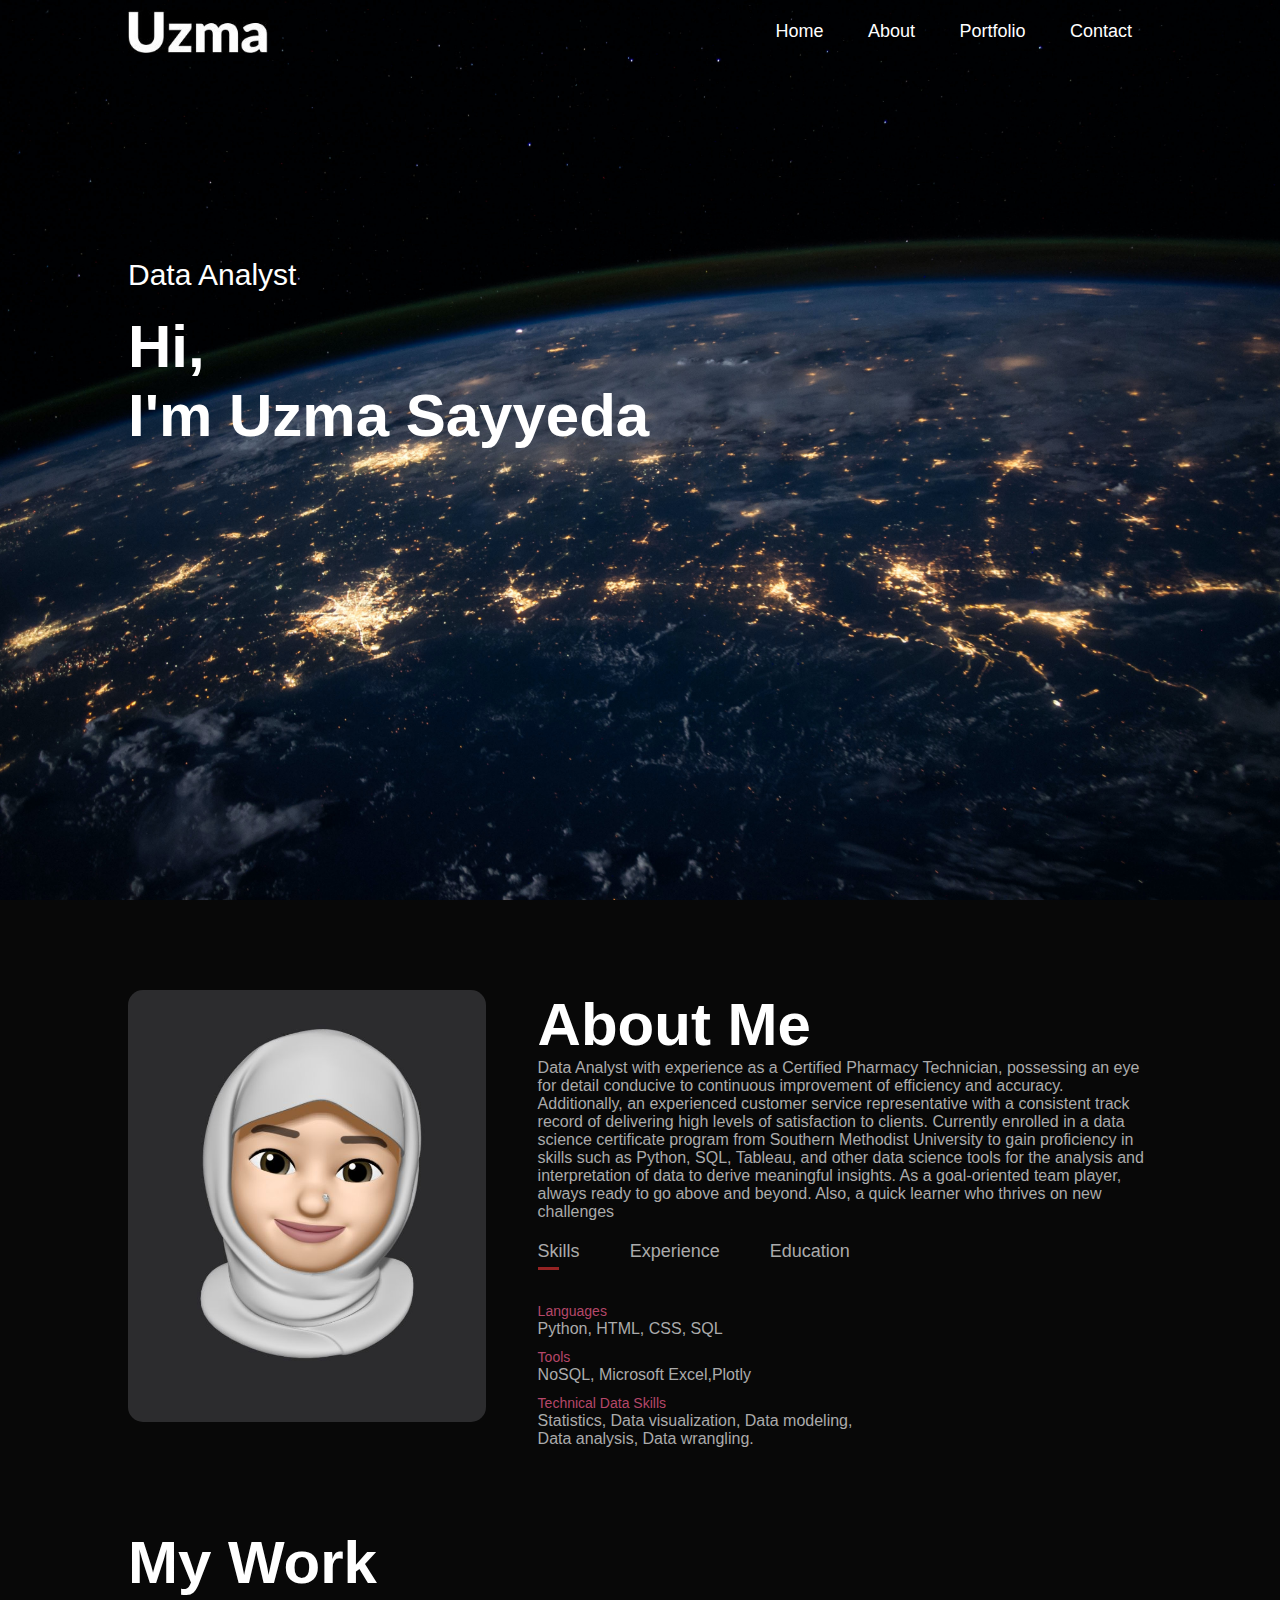
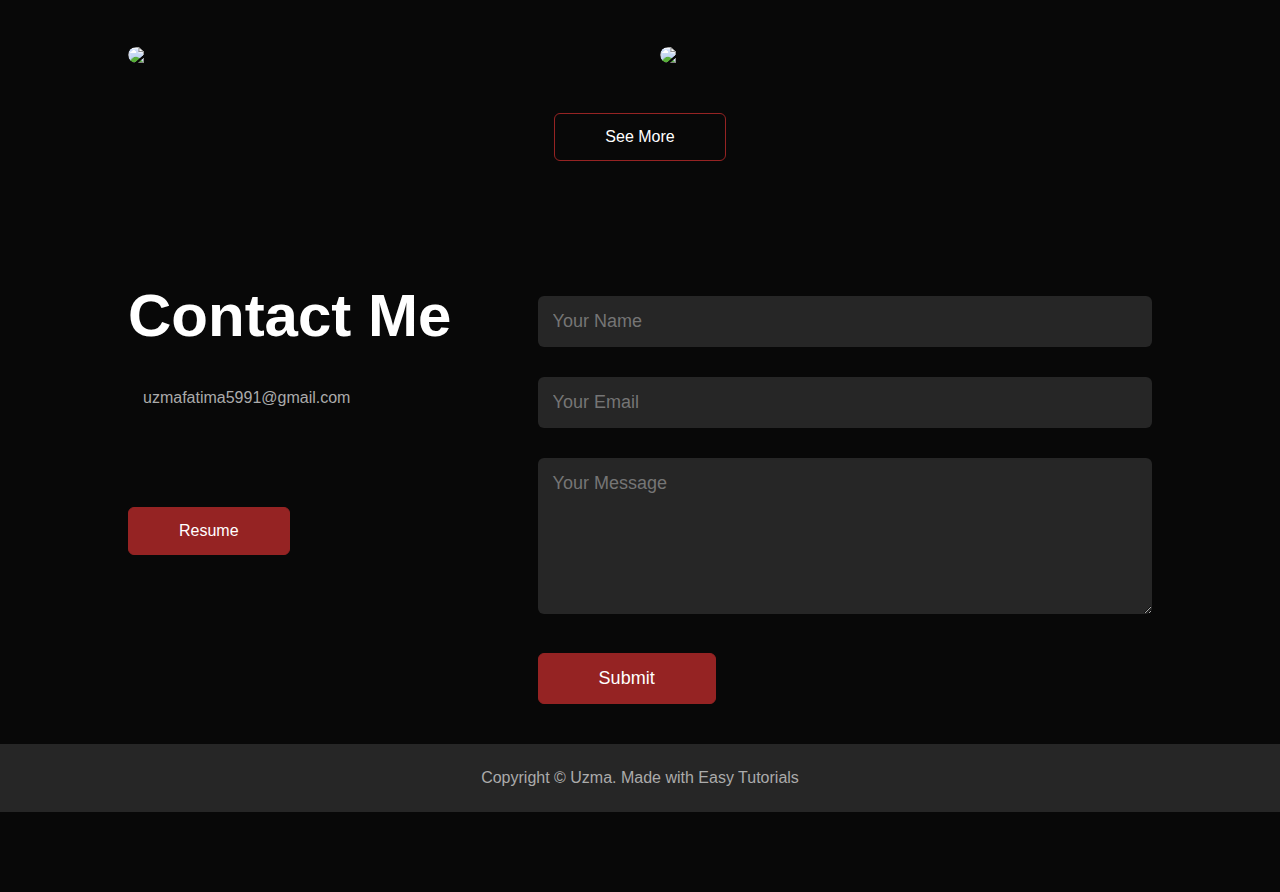
==== index.html @ c7ad8f79 "completed v1" ====
<!DOCTYPE html>
<html lang="en">
<head>
    <meta charset="UTF-8">
    <meta name="viewport" content="width=device-width, initial-scale=1.0">
    <title>UzmaSayyeda</title>
    <link rel="stylesheet" href="style.css">
    <script src="https://kit.fontawesome.com/908d1655d0.js" crossorigin="anonymous"></script>

</head>
<body>
    <title>Uzma Sayyeda</title>
    
        <div id = "header">
            <div class="container">
                <nav>
                    <img src="images/Uzma.jpg" class="logo"> 
                    <ul id="sidemenu">
                        <li><a href='#header'>Home</a></li>
                        <li><a href='#about'>About</a></li>
                        <li><a href='#portfolio'>Portfolio</a></li>
                        <li><a href='#contact'>Contact</a></li>
                        <i class="fa-solid fa-xmark" onclick="closemenu()"></i>   
                    </ul>
                    <i class="fa-solid fa-ellipsis-vertical" onclick="openmenu()"></i>
                </nav>
                <div class="header-text">
                    <p>Data Analyst</p>
                    <h1>Hi, <br>I'm <span>Uzma </span>Sayyeda</h1>
                </div>
            </div>
        </div>
        <!------------about--------------->
        <div id="about">
            <div class="container">
                <div class="row">
                    <div class="about-col-1">
                        <img src="images/about_me.jpg" alt="">
                    </div>
                    <div class="about-col-2">
                        <h1 class="sub-title">About Me</h1>
                        <p>Data Analyst with experience as a 
                            Certified Pharmacy Technician,
                            possessing an eye for detail conducive
                            to continuous improvement of efficiency
                            and accuracy. Additionally, an experienced 
                            customer service representative with a 
                            consistent track record of delivering high levels 
                            of satisfaction to clients. Currently enrolled in a 
                            data science certificate program from 
                            Southern Methodist University to gain proficiency in skills 
                            such as Python, SQL, Tableau, and other data science tools 
                            for the analysis and interpretation of data to derive meaningful insights. 
                            As a goal-oriented team player, always ready to go above and beyond. 
                            Also, a quick learner who thrives on new challenges
                        </p>

                        <div class="tab-titles">
                            <p class="tab-links active-link" onclick="opentab('skills')">Skills</p>
                            <p class="tab-links" onclick="opentab('experience')">Experience</p>
                            <p class="tab-links" onclick="opentab('education')">Education</p>
                        </div>
                        <div class="tab-contents active-tab" id="skills">
                            <ul>
                                <li><span>Languages</span><br>Python, HTML, CSS, SQL</li>
                                <li><span>Tools</span><br>NoSQL, Microsoft Excel,Plotly</li>
                                <li><span>Technical Data Skills</span><br>Statistics,
                                    Data visualization,
                                    Data modeling,<br>
                                    Data analysis,
                                    Data wrangling.
                                </li>
                            </ul>
                        </div>
                        <div class="tab-contents" id="experience">
                            <ul>
                                <li><span>2023-present</span><br>Career Transition</li>
                                <li><span>2022 Spet-2022 Dec</span><br>Certified Pharmacy Technician</li>
                                <li><span>2021-2022</span><br>Certified Pharmacy Technician</li>
                                <li><span>2020-2021</span><br>Customer Service Specialist</li>
                                <li><span>2019-2020</span><br>Dietitian at Vinn Hospital</li>
                            </ul>
                        </div>
                        <div class="tab-contents" id="education">
                            <ul>
                                <li><span>2023</span><br> Data Science Certificate from SMU</li>
                                <li><span>2018-2019</span><br>Post Grad Diploma from Anwar ul loom College Hyderabad</li>
                                <li><span>2015-2018</span><br>Bsc from Shadan Degree College Hyderabad</li>
                            </ul>
                        </div>   
                </div>
            </div>
        </div>
<!------------------portfolio--------------------->
        <div id="portfolio">
            <div class="container">
                <h1 class="sub-title">My Work</h1>
                <div class="work-list">
                    <div class="work">
                        <img src = "images/nba.jpg">
                        <div class="layer">
                            <h3>NBA RAPTOR Aanlysis</h3>
                            <p>Exploratory Analysis of RAPTOR Metrics
                                in the Modern NBA.</p>
                            <a href="https://github.com/UzmaSayyeda/RAPTOR-Analysis"><i class="fa-solid fa-arrow-up-right-from-square"></i></a>
                        </div>
                    </div>
                    <div class="work">
                        <img src = "images/heart.jpg">
                        <div class="layer">
                            <h3>Heart Disease Analysis</h3>
                            <p>Heart Failure Prediction Data Analysis
                                </p>
                            <a href="https://github.com/UzmaSayyeda/Heart-Disease-Analysis"><i class="fa-solid fa-arrow-up-right-from-square"></i></a>
                        </div>
                    </div>
                </div>
                <a href="https://github.com/UzmaSayyeda?tab=repositories" class="btn">See More</a>
            </div>
        </div>
 <!-------------contact--------------------->
        <div id="contact">
            <div class="container">
                <div class="row">
                    <div class="contact-left">
                        <h1 class="sub-title">Contact Me</h1>
                        <p><i class="fa-regular fa-envelope"></i>
                            uzmafatima5991@gmail.com
                        </p>
                        <div class="social-icons">
                            <a href="https://www.linkedin.com/in/uzma-sayyeda/"><i class="fa-brands fa-linkedin"></i></a>
                            <a href="https://github.com/UzmaSayyeda"><i class="fa-brands fa-github"></i></a>
  
                        </div>
                        <a href="./images/Uzma_Sayyeda_Data_Science.pdf" class="btn btn2">Resume</a>
                    </div>
                    <div class="contact-right">
                        <form name="submit-to-google-sheet">
                            <input type="text" name="Name" placeholder="Your Name" required>
                            <input type="email" name="Email" placeholder="Your Email" required>
                            <textarea name="Message" rows="6" placeholder="Your Message"></textarea>
                            <button type="submit" class="btn btn2">Submit</button>
                        </form>
                        <span id="msg"></span>
                    </div>
                </div>
            </div>
                <div class="copyright">
                    <p>Copyright © Uzma. Made with Easy Tutorials</p>
                </div>
        </div>

  

<script>

    var tablinks = document.getElementsByClassName("tab-links");
    var tabcontents = document.getElementsByClassName("tab-contents");
    function opentab(tabname){
        for(tablink of tablinks){
            tablink.classList.remove("active-link");
        }
        for(tabcontent of tabcontents){
            tabcontent.classList.remove("active-tab");
        }
        event.currentTarget.classList.add("active-link");
        document.getElementById(tabname).classList.add("active-tab");
    }
</script>
<script>
    var sidemenu = document.getElementById("sidemenu");

    function openmenu(){
        sidemenu.style.right = "0";
    }
    function closemenu(){
        sidemenu.style.right = "-200px";
    }
</script>
<script>
    const scriptURL = 'https://script.google.com/macros/s/AKfycbz0a5mpuH-B93wVuEPG_kIm5avCLV6k-uDNnQqo1_i-hMfmJv4OMmtBPFzIH_xV5Ywm/exec'
    const form = document.forms['submit-to-google-sheet']
    const msg = document.getElementById("msg")
  
    form.addEventListener('submit', e => {
      e.preventDefault()
      fetch(scriptURL, { method: 'POST', body: new FormData(form)})
        .then(response => {
            msg.innerHTML = "Message sent successfully"
            setTimeout(function(){
                msg.innerHTML = ""
            },5000)
            form.reset()
        })
        .catch(error => console.error('Error!', error.message))
    })
  </script>

</body>
</html>
---- style.css ----
*{
    margin:0;
    padding: 0;
    font-family: 'Poppins', sans-serif;
    box-sizing: border-box;
}
html{
    scroll-behavior: smooth;
}
body{

    background: #080808;
    color: #fff;
}
#header{
    width:100%;
    height:100vh;
    background-image: url(images/nasa-Q1p7bh3SHj8-unsplash.jpg);
    background-size: cover;
    background-position: center;
}
.container{
    padding : 10px 10%;
}

nav{
    display: flex;
    align-items: center;
    justify-content: space-between;
    flex-wrap: wrap;
}
.logo{
    width:140px;
}
nav ul li{
    display: inline-block;
    list-style: none;
    margin: 10px 20px;
}
nav ul li a{
    color: #fff;
    text-decoration: none;
    font-size: 18px;
    position: relative;
}
nav ul li a::after{
    content: '';
    width: 0%;
    height:3px;
    background: #952323;
    position:absolute;
    left:0;
    bottom : -6px;
    transition: 0.5s;
}
nav ul li a:hover::after{
    width: 100%;
}
.header-text{
    margin-top: 20%;
    font-size: 30px;

}
.header-text h1{
    font-size: 60px;
    margin-top: 20px;
}
.header-text h1 span{
    
}
/*--------about---------*/
#about{
    padding: 80px 0;
    color:#ababab;
}
.row{
    display: flex;
    justify-content: space-between;
    flex-wrap: wrap;
}
.about-col-1{
    flex-basis: 35%;
}
.about-col-1 img{
    width: 100%;
    border-radius: 15px;
    
}
.about-col-2{
    flex-basis: 60%;  
}
.sub-title{
    font-size: 60px;
    font-weight: 600;
    color : white;
}
.tab-titles{
    display: flex;
    margin: 20px 0 40px;

}
.tab-links{
    margin-right: 50px;
    font-size: 18px;
    font-weight: 500;
    cursor: pointer;
    position:relative;
}
.tab-links::after{
    content:'';
    width:0;
    height: 3px;
    background: #952323;
    position: absolute;
    left: 0;
    bottom: -8px;
    transition: 0.5s;
}
.tab-links.active-link::after{
    width: 50%;
}
.tab-contents ul li{
    list-style: none;
    margin: 10px 0;
}
.tab-contents ul li span{
    color: #b54769;
    font-size: 14px;
}
.tab-contents{
    display: none;
}
.tab-contents.active-tab{
    display: block;
}
/*--------------portfolio----------------*/
#portfolio{
    padding: 50px 0;
}
.work-list{
    display: grid;
    grid-template-columns: repeat(auto-fit, minmax(250px, 1fr));
    grid-gap: 40px;
    margin-top: 50px;
}
.work{
    border-radius: 10px;
    position: relative;
    overflow: hidden;
}
.work img{
    width: 100%;
    border-radius: 10px;
    display: block;
    transition: transform 0.5s;
}
.layer{
    width: 100%;
    height: 0%;
    background: linear-gradient(rgba(0,0,0,0.6), #952323);
    border-radius: 10px;
    position: absolute;
    left: 0;
    bottom: 0;
    overflow: hidden;
    display: flex;
    align-items: center;
    justify-content: center;
    flex-direction: column;
    padding: 0 40px;
    text-align: center;
    font-size: 14px;
    transition: height 0.5s;
}
.layer h3{
    font-weight: 500;
    margin-bottom: 20px;
}
.layer a{
    margin-top: 20px;
    color: #952323;
    text-decoration: none;
    font-size: 18px;
    line-height: 60px;
    background: white;
    width: 60px;
    height: 60px;
    border-radius: 50%;
    text-align: center;
}
.work:hover img{
    transform : scale(1.1);
}
.work:hover .layer{
    height: 100%;
}
.btn{
    display: block;
    margin: 50px auto;
    width: fit-content;
    border: 1px solid #952323;
    padding : 14px 50px;
    border-radius: 6px;
    text-decoration: none;
    color: white;
    transition: background 0.5s;
}
.btn:hover{
    background: #952323;
}
/*------------------contact----------------*/
.contact-left{
    flex-basis: 35%;
}

.contact-right{
    flex-basis: 60%;
}

.contact-left p{
    margin-top: 30px;
}
.contact-left p i{
    color:#952323;
    margin-right: 15px;
    font-size: 25px;
}
.social-icons{
    margin-top: 30px;
}
.social-icons a{
    text-decoration: none;
    font-size: 30px;
    margin-right: 15px;
    color: #ababab;
    display: inline-block;
    transition: transform 0.5s;
}
.social-icons a:hover{
    color: #952323;
    transform: translateY(-5px);
}
.btn.btn2{
    display: inline-block;
    background: #952323;
}
.contact-right form{
     width: 100%;
}
form input, form textarea{
    width: 100%;
    border: 0;
    outline: none;
    background: #262626;
    padding: 15px;
    margin: 15px 0;
    color: #fff;
    font-size: 18px;
    border-radius: 6px;
}
form .btn2{
    padding: 14px 60px;
    font-size: 18px;
    margin-top: 20px;
    cursor: pointer;
}

.copyright{
    margin: 0;
    width: 100%;
    text-align: center;
    padding: 25px 0;
    background: #262626;
    font-weight: 300;
    margin-top: 20px;
}

.copyright i{
    color: #952323;
}
/*------------------------css for smalll screen------------*/
nav .fa-solid{
    display: none;
}


@media only screen and (max-width:600px){
    #header{
        background-image:url(images/phone_image.jpg);
    }
    .header-text{
        margin-top: 100%;
        font-size: 16px;
    }
    .header-text h1{
        font-size: 30px;
    }
    nav .fa-solid{
        display: block;
        font-size: 25px;
    }
    nav ul{
        background: #952323;
        position: fixed;
        top: 0;
        right: -200px;
        width: 200px;
        height: 100vh;
        padding-top: 50px;
        z-index: 2;
        transition: right 0.5s;

    }
    nav ul li{
        display: block;
        margin: 25px;
    }
    nav ul .fa-solid{
        position: absolute;
        top: 25px;
        left: 25px;
        cursor: pointer;
    }
    .sub-title{
        font-size: 40px;
    }
    .about-col-1, .about-col-2{
        flex-basis: 100%;
    }
    .about-col-1{
        margin-bottom: 30px;
    }
    .about-col-2{
        font-size: 14px;
    }
    .tab-links{
        font-size: 16px;
        margin-right: 20px;

    }
    .contact-left, .contact-right{
        flex-basis: 100%;
    }
    .copyright{
        font-size: 14px;
    }
}
#msg{
    color: #61b752;
    margin-top: -40px;
    display: block;
}
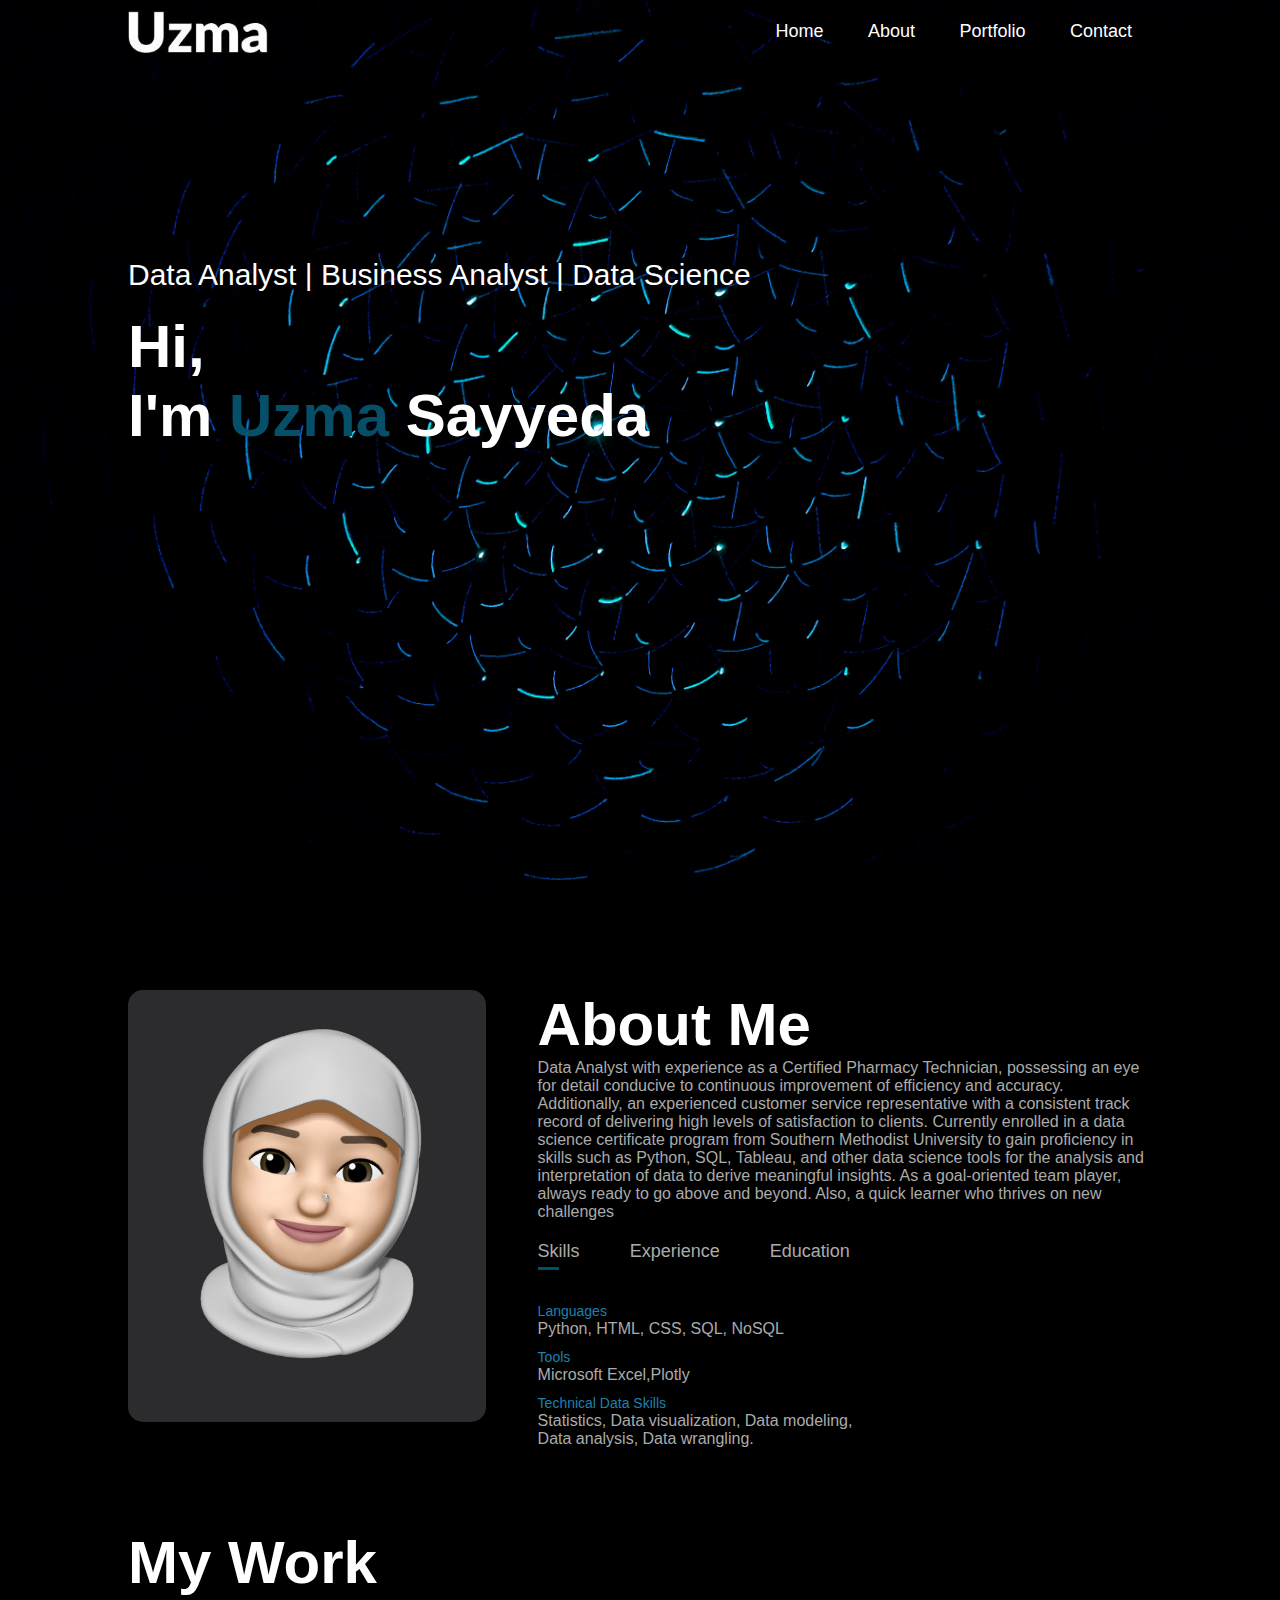
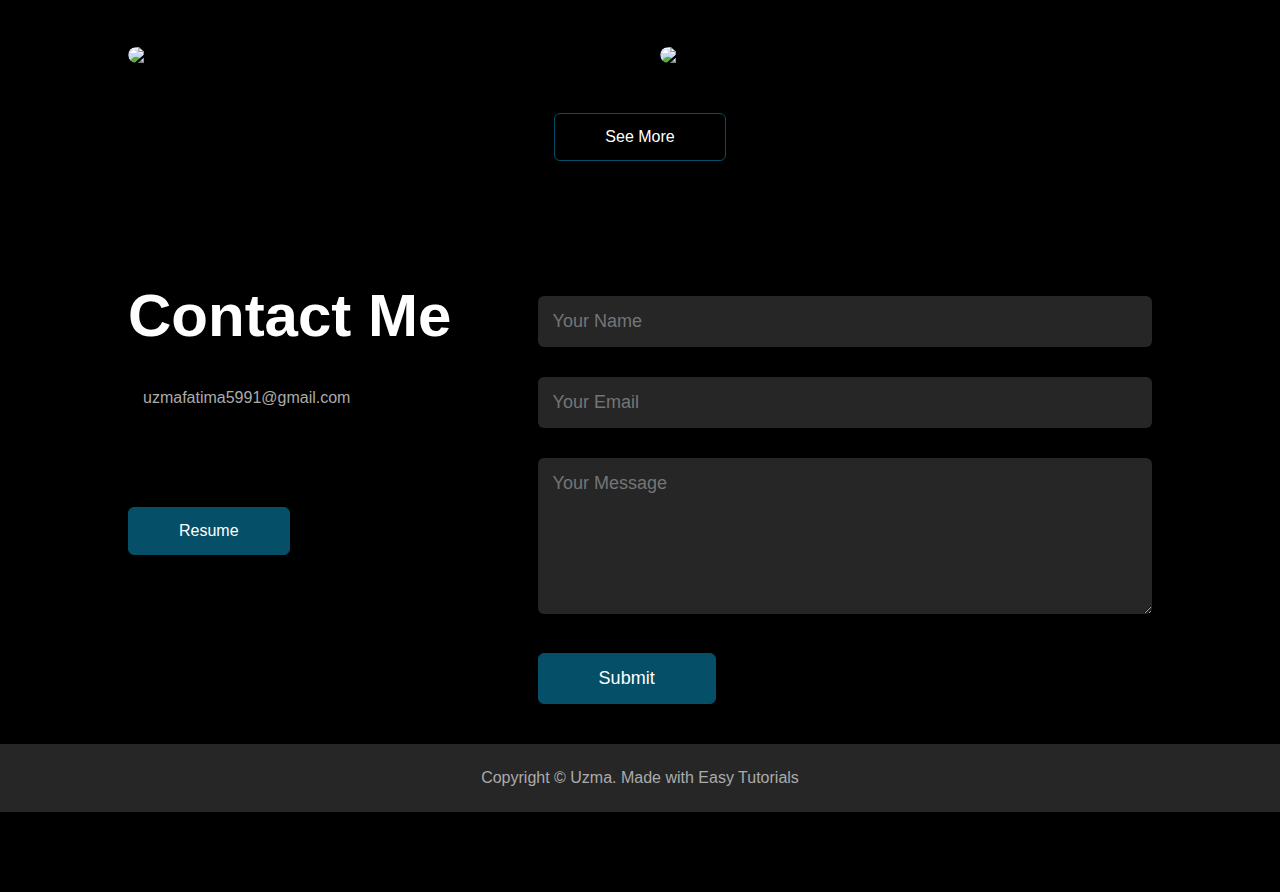
==== commit 06e5c969: "updated colors" ====
--- a/index.html
+++ b/index.html
@@ -25,7 +25,7 @@
                     <i class="fa-solid fa-ellipsis-vertical" onclick="openmenu()"></i>
                 </nav>
                 <div class="header-text">
-                    <p>Data Analyst</p>
+                    <p>Data Analyst | Business Analyst | Data Science</p>
                     <h1>Hi, <br>I'm <span>Uzma </span>Sayyeda</h1>
                 </div>
             </div>
@@ -62,8 +62,8 @@
                         </div>
                         <div class="tab-contents active-tab" id="skills">
                             <ul>
-                                <li><span>Languages</span><br>Python, HTML, CSS, SQL</li>
-                                <li><span>Tools</span><br>NoSQL, Microsoft Excel,Plotly</li>
+                                <li><span>Languages</span><br>Python, HTML, CSS, SQL, NoSQL</li>
+                                <li><span>Tools</span><br>Microsoft Excel,Plotly</li>
                                 <li><span>Technical Data Skills</span><br>Statistics,
                                     Data visualization,
                                     Data modeling,<br>
--- a/style.css
+++ b/style.css
@@ -9,13 +9,13 @@
 }
 body{
 
-    background: #080808;
+    background: black;
     color: #fff;
 }
 #header{
     width:100%;
     height:100vh;
-    background-image: url(images/nasa-Q1p7bh3SHj8-unsplash.jpg);
+    background-image: url(images/background1.jpg);
     background-size: cover;
     background-position: center;
 }
@@ -47,7 +47,7 @@
     content: '';
     width: 0%;
     height:3px;
-    background: #952323;
+    background: #054f68;
     position:absolute;
     left:0;
     bottom : -6px;
@@ -66,7 +66,7 @@
     margin-top: 20px;
 }
 .header-text h1 span{
-    
+    color: #054f68;
 }
 /*--------about---------*/
 #about{
@@ -110,7 +110,7 @@
     content:'';
     width:0;
     height: 3px;
-    background: #952323;
+    background: #054f68;
     position: absolute;
     left: 0;
     bottom: -8px;
@@ -124,7 +124,7 @@
     margin: 10px 0;
 }
 .tab-contents ul li span{
-    color: #b54769;
+    color: #1e81b0;
     font-size: 14px;
 }
 .tab-contents{
@@ -157,7 +157,7 @@
 .layer{
     width: 100%;
     height: 0%;
-    background: linear-gradient(rgba(0,0,0,0.6), #952323);
+    background: linear-gradient(rgba(0,0,0,0.6), #054f68);
     border-radius: 10px;
     position: absolute;
     left: 0;
@@ -178,7 +178,7 @@
 }
 .layer a{
     margin-top: 20px;
-    color: #952323;
+    color: #054f68;
     text-decoration: none;
     font-size: 18px;
     line-height: 60px;
@@ -198,7 +198,7 @@
     display: block;
     margin: 50px auto;
     width: fit-content;
-    border: 1px solid #952323;
+    border: 1px solid #054f68;
     padding : 14px 50px;
     border-radius: 6px;
     text-decoration: none;
@@ -206,7 +206,7 @@
     transition: background 0.5s;
 }
 .btn:hover{
-    background: #952323;
+    background: #054f68;
 }
 /*------------------contact----------------*/
 .contact-left{
@@ -221,7 +221,7 @@
     margin-top: 30px;
 }
 .contact-left p i{
-    color:#952323;
+    color:#054f68;
     margin-right: 15px;
     font-size: 25px;
 }
@@ -237,12 +237,12 @@
     transition: transform 0.5s;
 }
 .social-icons a:hover{
-    color: #952323;
+    color: #054f68;
     transform: translateY(-5px);
 }
 .btn.btn2{
     display: inline-block;
-    background: #952323;
+    background: #054f68;
 }
 .contact-right form{
      width: 100%;
@@ -276,7 +276,7 @@
 }
 
 .copyright i{
-    color: #952323;
+    color: #054f68;
 }
 /*------------------------css for smalll screen------------*/
 nav .fa-solid{
@@ -286,11 +286,11 @@
 
 @media only screen and (max-width:600px){
     #header{
-        background-image:url(images/phone_image.jpg);
+        background-image:url(images/background2.jpg);
     }
     .header-text{
         margin-top: 100%;
-        font-size: 16px;
+        font-size: 20px;
     }
     .header-text h1{
         font-size: 30px;
@@ -300,7 +300,7 @@
         font-size: 25px;
     }
     nav ul{
-        background: #952323;
+        background: #054f68;
         position: fixed;
         top: 0;
         right: -200px;
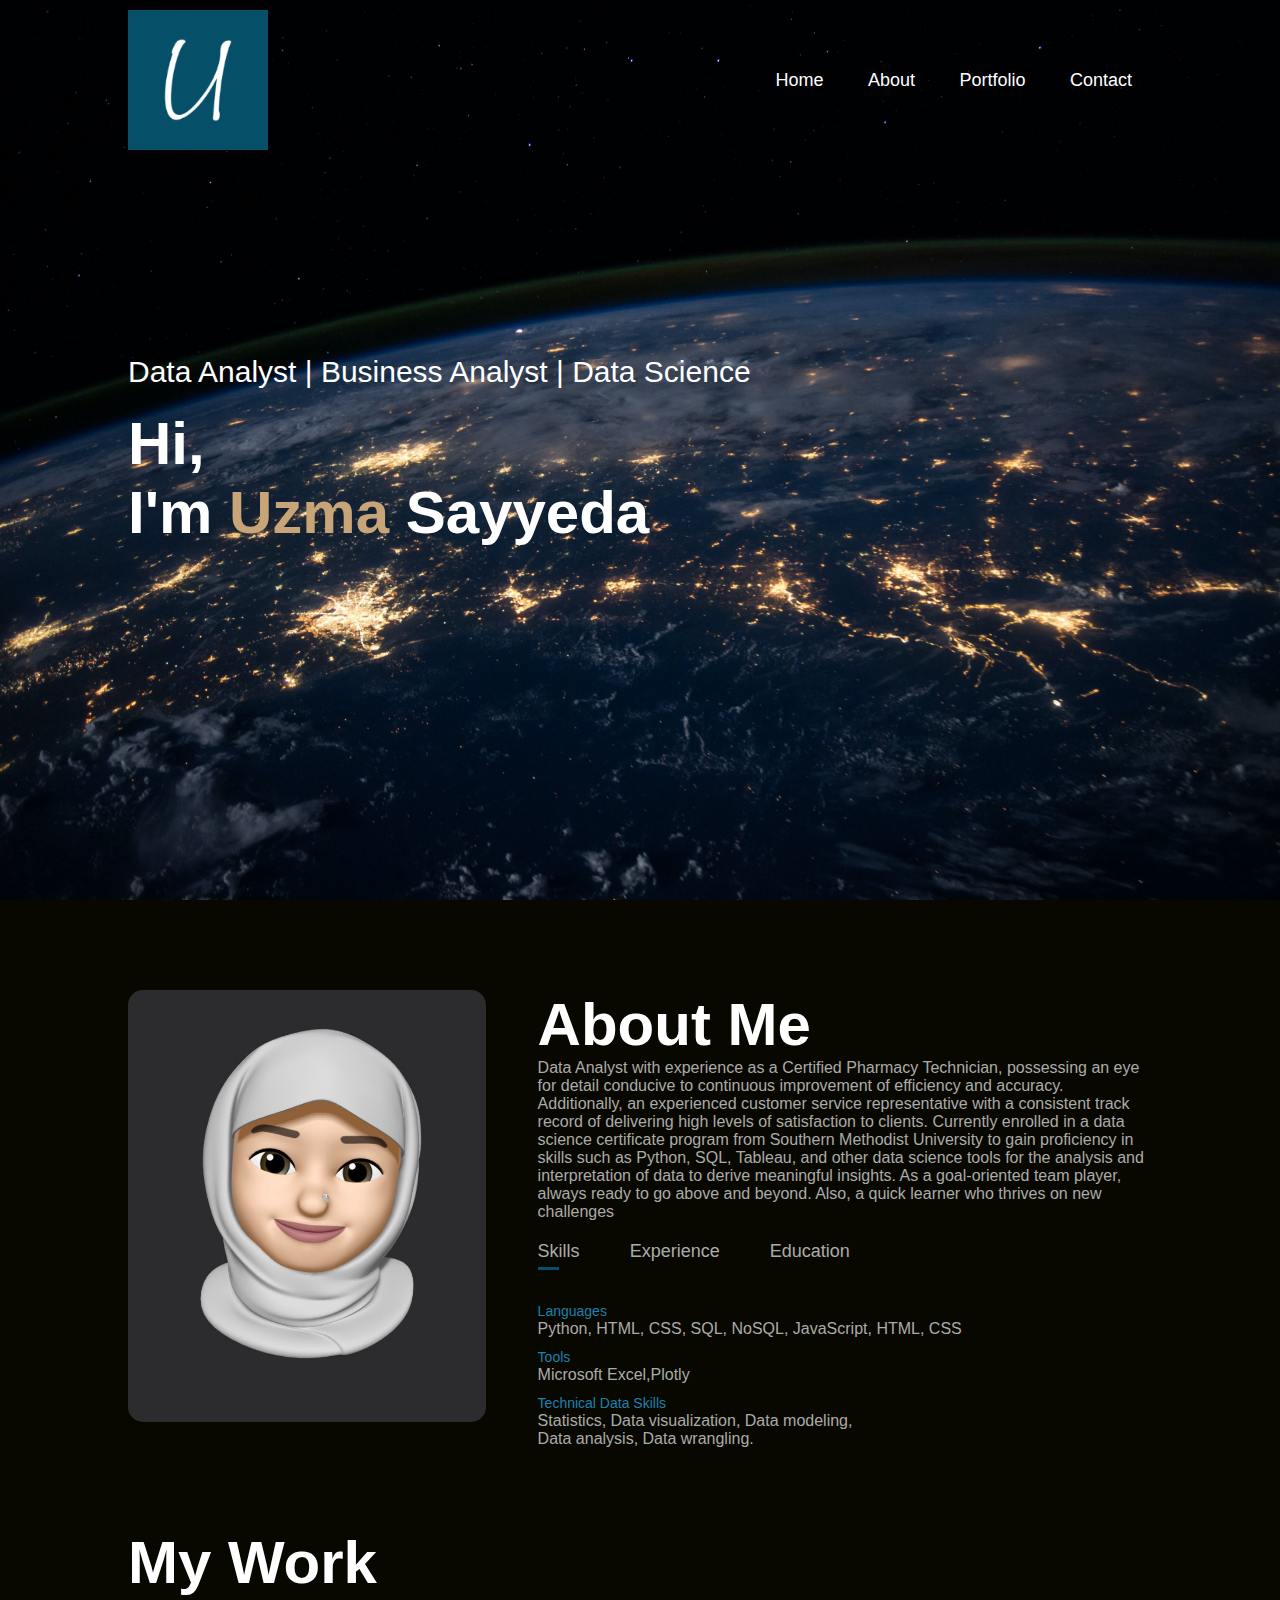
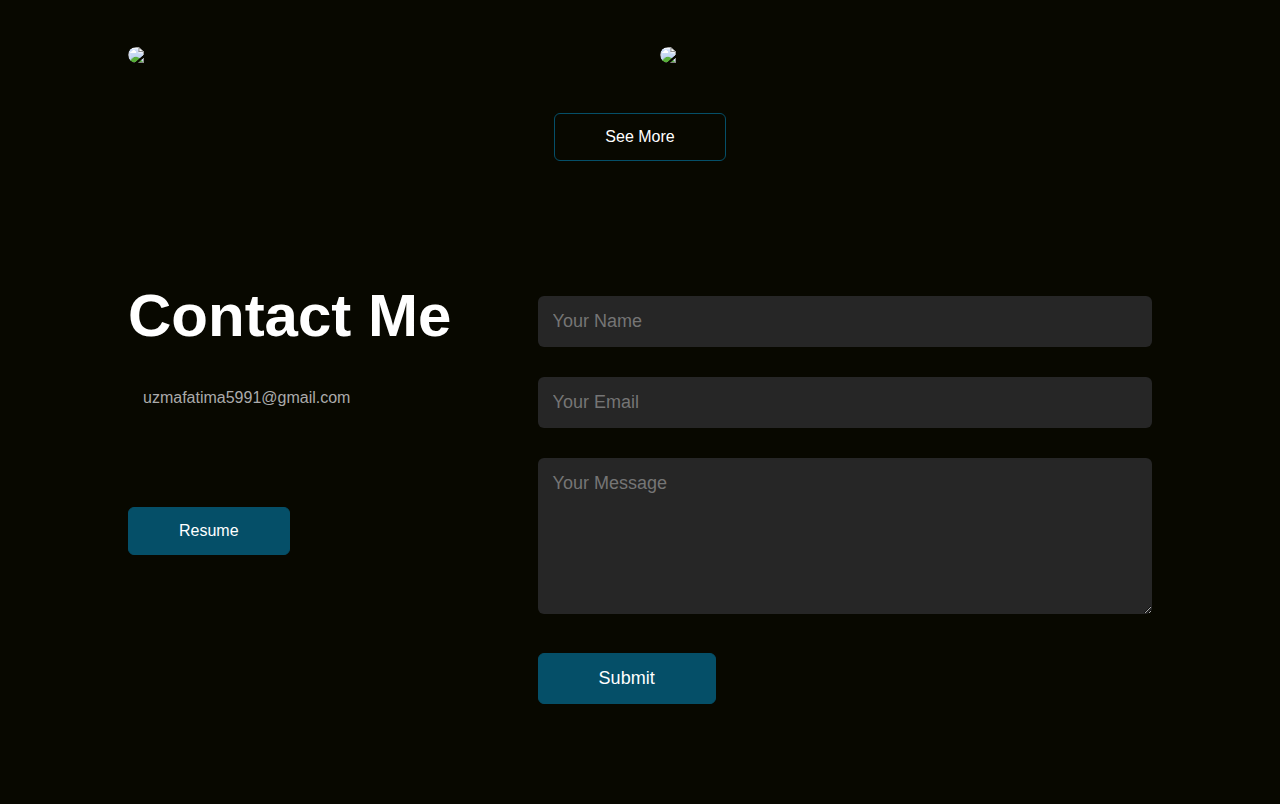
==== commit 0882e392: "updated images" ====
--- a/index.html
+++ b/index.html
@@ -5,6 +5,7 @@
     <meta name="viewport" content="width=device-width, initial-scale=1.0">
     <title>UzmaSayyeda</title>
     <link rel="stylesheet" href="style.css">
+    <link rel="shortcut icon" type="image/png" href="images/icon2.png">
     <script src="https://kit.fontawesome.com/908d1655d0.js" crossorigin="anonymous"></script>
 
 </head>
@@ -14,7 +15,7 @@
         <div id = "header">
             <div class="container">
                 <nav>
-                    <img src="images/Uzma.jpg" class="logo"> 
+                    <img src="images/logo2.png" class="logo"> 
                     <ul id="sidemenu">
                         <li><a href='#header'>Home</a></li>
                         <li><a href='#about'>About</a></li>
@@ -62,7 +63,7 @@
                         </div>
                         <div class="tab-contents active-tab" id="skills">
                             <ul>
-                                <li><span>Languages</span><br>Python, HTML, CSS, SQL, NoSQL</li>
+                                <li><span>Languages</span><br>Python, HTML, CSS, SQL, NoSQL, JavaScript, HTML, CSS</li>
                                 <li><span>Tools</span><br>Microsoft Excel,Plotly</li>
                                 <li><span>Technical Data Skills</span><br>Statistics,
                                     Data visualization,
@@ -97,18 +98,19 @@
                 <h1 class="sub-title">My Work</h1>
                 <div class="work-list">
                     <div class="work">
-                        <img src = "images/nba.jpg">
+                        <img src = "images/cost_prediction.jpg">
                         <div class="layer">
-                            <h3>NBA RAPTOR Aanlysis</h3>
-                            <p>Exploratory Analysis of RAPTOR Metrics
-                                in the Modern NBA.</p>
-                            <a href="https://github.com/UzmaSayyeda/RAPTOR-Analysis"><i class="fa-solid fa-arrow-up-right-from-square"></i></a>
+                            <h3>Health Insurance Cost Prediction</h3>
+                            <p>Python, Scikit-Learn, Numpy, Machine Learning</p>
+                            <p>About Accurately predict your medical insurance costs with machine learning model.</p>
+                            <a href="https://github.com/UzmaSayyeda/medical_insurance_cost_prediction"><i class="fa-solid fa-arrow-up-right-from-square"></i></a>
                         </div>
                     </div>
                     <div class="work">
                         <img src = "images/heart.jpg">
                         <div class="layer">
                             <h3>Heart Disease Analysis</h3>
+                            <p>Python, Jupyter Notebook, Plotly, Seaborn, Scipy Stats</p>
                             <p>Heart Failure Prediction Data Analysis
                                 </p>
                             <a href="https://github.com/UzmaSayyeda/Heart-Disease-Analysis"><i class="fa-solid fa-arrow-up-right-from-square"></i></a>
@@ -128,11 +130,11 @@
                             uzmafatima5991@gmail.com
                         </p>
                         <div class="social-icons">
-                            <a href="https://www.linkedin.com/in/uzma-sayyeda/"><i class="fa-brands fa-linkedin"></i></a>
-                            <a href="https://github.com/UzmaSayyeda"><i class="fa-brands fa-github"></i></a>
+                            <a href="https://www.linkedin.com/in/uzma-sayyeda/" target="_blank"><i class="fa-brands fa-linkedin"></i></a>
+                            <a href="https://github.com/UzmaSayyeda" target="_blank"><i class="fa-brands fa-github"></i></a>
   
                         </div>
-                        <a href="./images/Uzma_Sayyeda_Data_Science.pdf" class="btn btn2">Resume</a>
+                        <a href="./images/Uzma_Sayyeda_Data_Analyst .pdf" target="_blank" class="btn btn2">Resume</a>
                     </div>
                     <div class="contact-right">
                         <form name="submit-to-google-sheet">
@@ -144,15 +146,12 @@
                         <span id="msg"></span>
                     </div>
                 </div>
-            </div>
-                <div class="copyright">
-                    <p>Copyright © Uzma. Made with Easy Tutorials</p>
-                </div>
+            </div>  
         </div>
 
   
-
-<script>
+<script src="index.js"></script>
+<!-- <script>
 
     var tablinks = document.getElementsByClassName("tab-links");
     var tabcontents = document.getElementsByClassName("tab-contents");
@@ -194,7 +193,7 @@
         })
         .catch(error => console.error('Error!', error.message))
     })
-  </script>
+  </script> -->
 
 </body>
 </html>--- a/style.css
+++ b/style.css
@@ -9,13 +9,13 @@
 }
 body{
 
-    background: black;
+    background: #080800;
     color: #fff;
 }
 #header{
     width:100%;
     height:100vh;
-    background-image: url(images/background1.jpg);
+    background-image: url(images/nasa-Q1p7bh3SHj8-unsplash.jpg);
     background-size: cover;
     background-position: center;
 }
@@ -66,7 +66,7 @@
     margin-top: 20px;
 }
 .header-text h1 span{
-    color: #054f68;
+    color: #c8a579;
 }
 /*--------about---------*/
 #about{
@@ -286,7 +286,7 @@
 
 @media only screen and (max-width:600px){
     #header{
-        background-image:url(images/background2.jpg);
+        background-image:url(images/phone_image.jpg);
     }
     .header-text{
         margin-top: 100%;
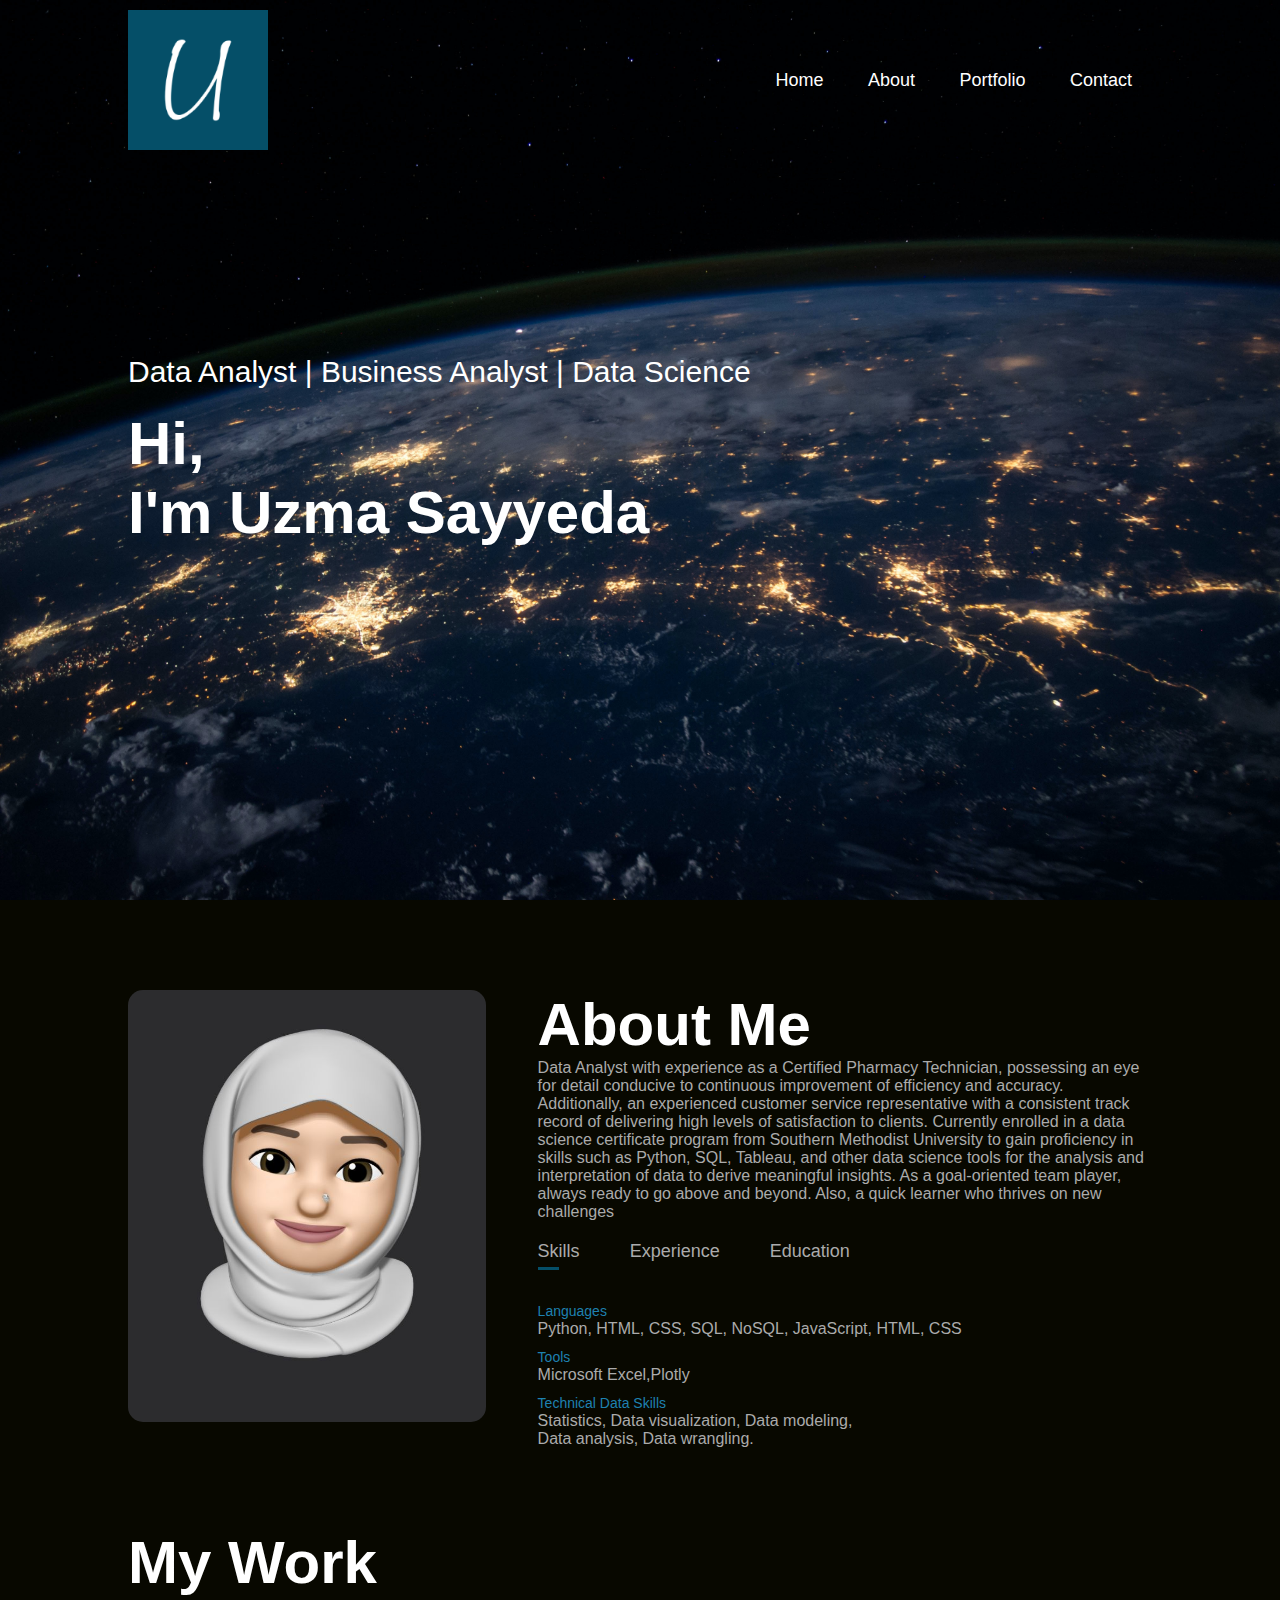
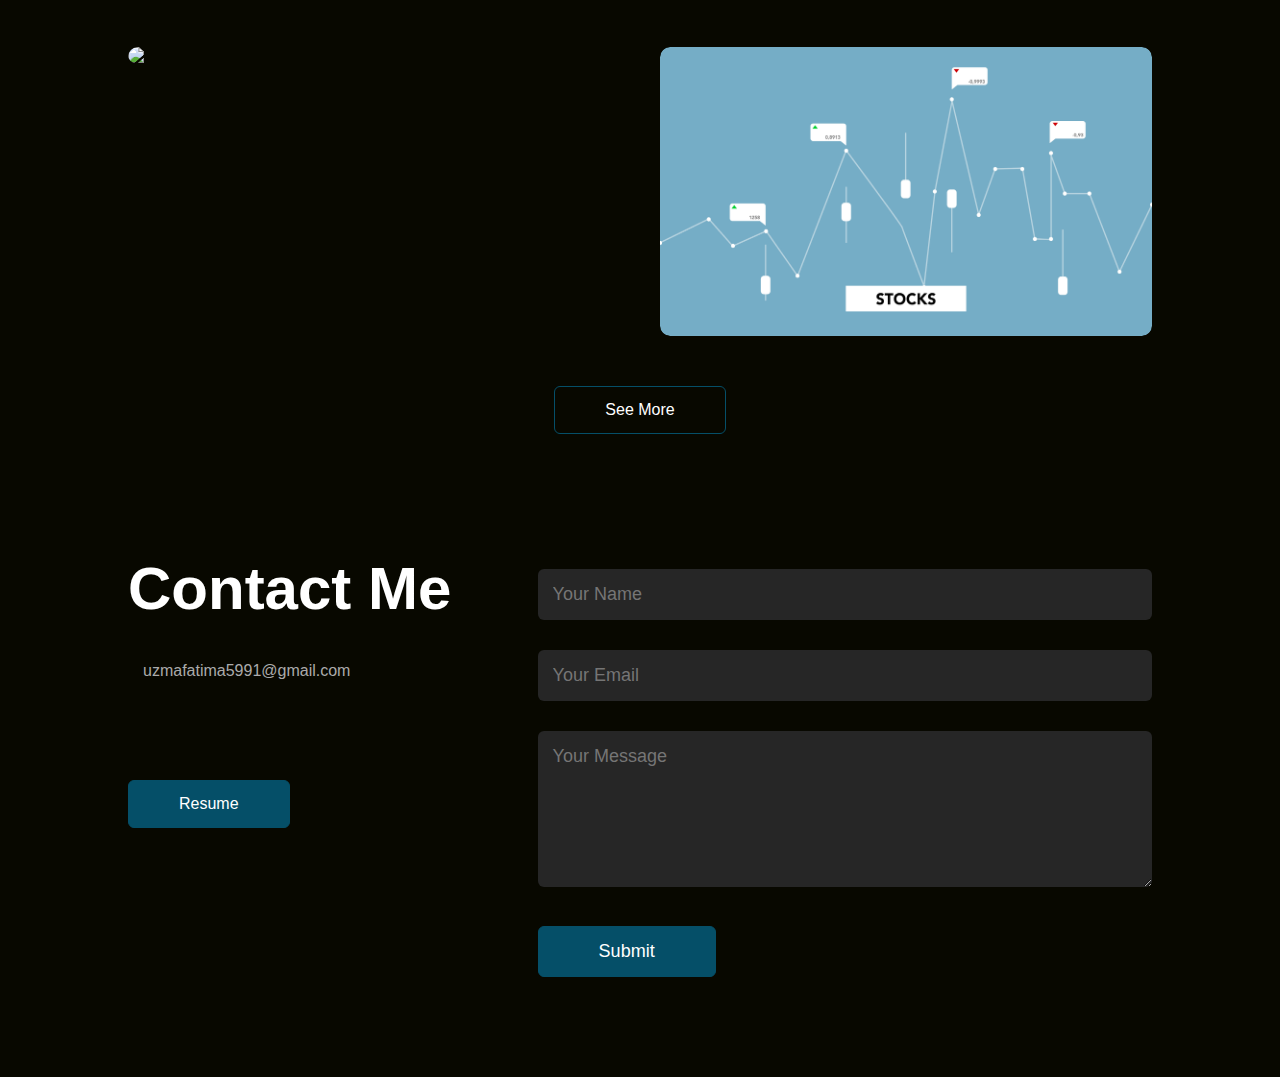
==== commit 764fbbed: "updated projects, resume" ====
--- a/index.html
+++ b/index.html
@@ -1,199 +1,157 @@
 <!DOCTYPE html>
 <html lang="en">
-<head>
-    <meta charset="UTF-8">
-    <meta name="viewport" content="width=device-width, initial-scale=1.0">
-    <title>UzmaSayyeda</title>
-    <link rel="stylesheet" href="style.css">
-    <link rel="shortcut icon" type="image/png" href="images/icon2.png">
-    <script src="https://kit.fontawesome.com/908d1655d0.js" crossorigin="anonymous"></script>
+    <head>
+        <meta charset="UTF-8">
+        <meta name="viewport" content="width=device-width, initial-scale=1.0">
+        <title>UzmaSayyeda</title>
+        <link rel="stylesheet" href="style.css">
+        <link rel="shortcut icon" type="image/png" href="images/icon2.png">
+        <script src="https://kit.fontawesome.com/908d1655d0.js" crossorigin="anonymous"></script>
 
-</head>
-<body>
-    <title>Uzma Sayyeda</title>
-    
-        <div id = "header">
-            <div class="container">
-                <nav>
-                    <img src="images/logo2.png" class="logo"> 
-                    <ul id="sidemenu">
-                        <li><a href='#header'>Home</a></li>
-                        <li><a href='#about'>About</a></li>
-                        <li><a href='#portfolio'>Portfolio</a></li>
-                        <li><a href='#contact'>Contact</a></li>
-                        <i class="fa-solid fa-xmark" onclick="closemenu()"></i>   
-                    </ul>
-                    <i class="fa-solid fa-ellipsis-vertical" onclick="openmenu()"></i>
-                </nav>
-                <div class="header-text">
-                    <p>Data Analyst | Business Analyst | Data Science</p>
-                    <h1>Hi, <br>I'm <span>Uzma </span>Sayyeda</h1>
+    </head>
+    <body>
+        <title>Uzma Sayyeda</title>
+        
+            <div id = "header">
+                <div class="container">
+                    <nav>
+                        <img src="images/logo2.png" class="logo"> 
+                        <ul id="sidemenu">
+                            <li><a href='#header'>Home</a></li>
+                            <li><a href='#about'>About</a></li>
+                            <li><a href='#portfolio'>Portfolio</a></li>
+                            <li><a href='#contact'>Contact</a></li>
+                            <i class="fa-solid fa-xmark" onclick="closemenu()"></i>   
+                        </ul>
+                        <i class="fa-solid fa-ellipsis-vertical" onclick="openmenu()"></i>
+                    </nav>
+                    <div class="header-text">
+                        <p>Data Analyst | Business Analyst | Data Science</p>
+                        <h1>Hi, <br>I'm <span>Uzma </span>Sayyeda</h1>
+                    </div>
                 </div>
             </div>
-        </div>
-        <!------------about--------------->
-        <div id="about">
-            <div class="container">
-                <div class="row">
-                    <div class="about-col-1">
-                        <img src="images/about_me.jpg" alt="">
+            <!------------about--------------->
+            <div id="about">
+                <div class="container">
+                    <div class="row">
+                        <div class="about-col-1">
+                            <img src="images/about_me.jpg" alt="">
+                        </div>
+                        <div class="about-col-2">
+                            <h1 class="sub-title">About Me</h1>
+                            <p>Data Analyst with experience as a 
+                                Certified Pharmacy Technician,
+                                possessing an eye for detail conducive
+                                to continuous improvement of efficiency
+                                and accuracy. Additionally, an experienced 
+                                customer service representative with a 
+                                consistent track record of delivering high levels 
+                                of satisfaction to clients. Currently enrolled in a 
+                                data science certificate program from 
+                                Southern Methodist University to gain proficiency in skills 
+                                such as Python, SQL, Tableau, and other data science tools 
+                                for the analysis and interpretation of data to derive meaningful insights. 
+                                As a goal-oriented team player, always ready to go above and beyond. 
+                                Also, a quick learner who thrives on new challenges
+                            </p>
+
+                            <div class="tab-titles">
+                                <p class="tab-links active-link" onclick="opentab('skills')">Skills</p>
+                                <p class="tab-links" onclick="opentab('experience')">Experience</p>
+                                <p class="tab-links" onclick="opentab('education')">Education</p>
+                            </div>
+                            <div class="tab-contents active-tab" id="skills">
+                                <ul>
+                                    <li><span>Languages</span><br>Python, HTML, CSS, SQL, NoSQL, JavaScript, HTML, CSS</li>
+                                    <li><span>Tools</span><br>Microsoft Excel,Plotly</li>
+                                    <li><span>Technical Data Skills</span><br>Statistics,
+                                        Data visualization,
+                                        Data modeling,<br>
+                                        Data analysis,
+                                        Data wrangling.
+                                    </li>
+                                </ul>
+                            </div>
+                            <div class="tab-contents" id="experience">
+                                <ul>
+                                    <li><span>2023-present</span><br>Career Transition</li>
+                                    <li><span>2022 Spet-2022 Dec</span><br>Certified Pharmacy Technician</li>
+                                    <li><span>2021-2022</span><br>Certified Pharmacy Technician</li>
+                                    <li><span>2020-2021</span><br>Customer Service Specialist</li>
+                                    <li><span>2019-2020</span><br>Dietitian at Vinn Hospital</li>
+                                </ul>
+                            </div>
+                            <div class="tab-contents" id="education">
+                                <ul>
+                                    <li><span>2023</span><br> Data Science Certificate from SMU</li>
+                                    <li><span>2018-2019</span><br>Post Grad Diploma from Anwar ul loom College Hyderabad</li>
+                                    <li><span>2015-2018</span><br>Bsc from Shadan Degree College Hyderabad</li>
+                                </ul>
+                            </div>   
                     </div>
-                    <div class="about-col-2">
-                        <h1 class="sub-title">About Me</h1>
-                        <p>Data Analyst with experience as a 
-                            Certified Pharmacy Technician,
-                            possessing an eye for detail conducive
-                            to continuous improvement of efficiency
-                            and accuracy. Additionally, an experienced 
-                            customer service representative with a 
-                            consistent track record of delivering high levels 
-                            of satisfaction to clients. Currently enrolled in a 
-                            data science certificate program from 
-                            Southern Methodist University to gain proficiency in skills 
-                            such as Python, SQL, Tableau, and other data science tools 
-                            for the analysis and interpretation of data to derive meaningful insights. 
-                            As a goal-oriented team player, always ready to go above and beyond. 
-                            Also, a quick learner who thrives on new challenges
-                        </p>
-
-                        <div class="tab-titles">
-                            <p class="tab-links active-link" onclick="opentab('skills')">Skills</p>
-                            <p class="tab-links" onclick="opentab('experience')">Experience</p>
-                            <p class="tab-links" onclick="opentab('education')">Education</p>
-                        </div>
-                        <div class="tab-contents active-tab" id="skills">
-                            <ul>
-                                <li><span>Languages</span><br>Python, HTML, CSS, SQL, NoSQL, JavaScript, HTML, CSS</li>
-                                <li><span>Tools</span><br>Microsoft Excel,Plotly</li>
-                                <li><span>Technical Data Skills</span><br>Statistics,
-                                    Data visualization,
-                                    Data modeling,<br>
-                                    Data analysis,
-                                    Data wrangling.
-                                </li>
-                            </ul>
-                        </div>
-                        <div class="tab-contents" id="experience">
-                            <ul>
-                                <li><span>2023-present</span><br>Career Transition</li>
-                                <li><span>2022 Spet-2022 Dec</span><br>Certified Pharmacy Technician</li>
-                                <li><span>2021-2022</span><br>Certified Pharmacy Technician</li>
-                                <li><span>2020-2021</span><br>Customer Service Specialist</li>
-                                <li><span>2019-2020</span><br>Dietitian at Vinn Hospital</li>
-                            </ul>
-                        </div>
-                        <div class="tab-contents" id="education">
-                            <ul>
-                                <li><span>2023</span><br> Data Science Certificate from SMU</li>
-                                <li><span>2018-2019</span><br>Post Grad Diploma from Anwar ul loom College Hyderabad</li>
-                                <li><span>2015-2018</span><br>Bsc from Shadan Degree College Hyderabad</li>
-                            </ul>
-                        </div>   
                 </div>
             </div>
-        </div>
-<!------------------portfolio--------------------->
-        <div id="portfolio">
-            <div class="container">
-                <h1 class="sub-title">My Work</h1>
-                <div class="work-list">
-                    <div class="work">
-                        <img src = "images/cost_prediction.jpg">
-                        <div class="layer">
-                            <h3>Health Insurance Cost Prediction</h3>
-                            <p>Python, Scikit-Learn, Numpy, Machine Learning</p>
-                            <p>About Accurately predict your medical insurance costs with machine learning model.</p>
-                            <a href="https://github.com/UzmaSayyeda/medical_insurance_cost_prediction"><i class="fa-solid fa-arrow-up-right-from-square"></i></a>
+    <!------------------portfolio--------------------->
+            <div id="portfolio">
+                <div class="container">
+                    <h1 class="sub-title">My Work</h1>
+                    <div class="work-list">
+                        <div class="work">
+                            <img src = "images/cost_prediction.jpg">
+                            <div class="layer">
+                                <h3>Health Insurance Cost Prediction</h3>
+                                <p>Python, Scikit-Learn, Numpy, Machine Learning</p>
+                                <p>Accurately predict your medical insurance costs with machine learning model.</p>
+                                <a href="https://github.com/UzmaSayyeda/medical_insurance_cost_prediction"><i class="fa-solid fa-arrow-up-right-from-square"></i></a>
+                            </div>
+                        </div>
+                        <div class="work">
+                            <img src = "images/stock.jpg">
+                            <div class="layer">
+                                <h3>STOCK MARKET DASHBOARD</h3>
+                                <p>Flask, HTML, CSS, JavaScript, Charting libraries</p>
+                                <p>Flask-based API dashboard featuring a stock market interface
+                                </p>
+                                <a href="https://github.com/UzmaSayyeda/Heart-Disease-Analysis"><i class="fa-solid fa-arrow-up-right-from-square"></i></a>
+                            </div>
                         </div>
                     </div>
-                    <div class="work">
-                        <img src = "images/heart.jpg">
-                        <div class="layer">
-                            <h3>Heart Disease Analysis</h3>
-                            <p>Python, Jupyter Notebook, Plotly, Seaborn, Scipy Stats</p>
-                            <p>Heart Failure Prediction Data Analysis
-                                </p>
-                            <a href="https://github.com/UzmaSayyeda/Heart-Disease-Analysis"><i class="fa-solid fa-arrow-up-right-from-square"></i></a>
+                    <a href="https://github.com/UzmaSayyeda?tab=repositories" target="_blank" class="btn">See More</a>
+                </div>
+            </div>
+    <!-------------contact--------------------->
+            <div id="contact">
+                <div class="container">
+                    <div class="row">
+                        <div class="contact-left">
+                            <h1 class="sub-title">Contact Me</h1>
+                            <p><i class="fa-regular fa-envelope"></i>
+                                uzmafatima5991@gmail.com
+                            </p>
+                            <div class="social-icons">
+                                <a href="https://www.linkedin.com/in/uzma-sayyeda/" target="_blank"><i class="fa-brands fa-linkedin"></i></a>
+                                <a href="https://github.com/UzmaSayyeda" target="_blank"><i class="fa-brands fa-github"></i></a>
+    
+                            </div>
+                            <a href="./images/Uzma_Sayyeda_resume.pdf" target="_blank" class="btn btn2">Resume</a>
+                        </div>
+                        <div class="contact-right">
+                            <form name="submit-to-google-sheet">
+                                <input type="text" name="Name" placeholder="Your Name" required>
+                                <input type="email" name="Email" placeholder="Your Email" required>
+                                <textarea name="Message" rows="6" placeholder="Your Message"></textarea>
+                                <button type="submit" class="btn btn2">Submit</button>
+                            </form>
+                            <span id="msg"></span>
                         </div>
                     </div>
-                </div>
-                <a href="https://github.com/UzmaSayyeda?tab=repositories" class="btn">See More</a>
+                </div>  
             </div>
-        </div>
- <!-------------contact--------------------->
-        <div id="contact">
-            <div class="container">
-                <div class="row">
-                    <div class="contact-left">
-                        <h1 class="sub-title">Contact Me</h1>
-                        <p><i class="fa-regular fa-envelope"></i>
-                            uzmafatima5991@gmail.com
-                        </p>
-                        <div class="social-icons">
-                            <a href="https://www.linkedin.com/in/uzma-sayyeda/" target="_blank"><i class="fa-brands fa-linkedin"></i></a>
-                            <a href="https://github.com/UzmaSayyeda" target="_blank"><i class="fa-brands fa-github"></i></a>
-  
-                        </div>
-                        <a href="./images/Uzma_Sayyeda_Data_Analyst .pdf" target="_blank" class="btn btn2">Resume</a>
-                    </div>
-                    <div class="contact-right">
-                        <form name="submit-to-google-sheet">
-                            <input type="text" name="Name" placeholder="Your Name" required>
-                            <input type="email" name="Email" placeholder="Your Email" required>
-                            <textarea name="Message" rows="6" placeholder="Your Message"></textarea>
-                            <button type="submit" class="btn btn2">Submit</button>
-                        </form>
-                        <span id="msg"></span>
-                    </div>
-                </div>
-            </div>  
-        </div>
 
-  
-<script src="index.js"></script>
-<!-- <script>
+    
+        <script src="index.js"></script>
 
-    var tablinks = document.getElementsByClassName("tab-links");
-    var tabcontents = document.getElementsByClassName("tab-contents");
-    function opentab(tabname){
-        for(tablink of tablinks){
-            tablink.classList.remove("active-link");
-        }
-        for(tabcontent of tabcontents){
-            tabcontent.classList.remove("active-tab");
-        }
-        event.currentTarget.classList.add("active-link");
-        document.getElementById(tabname).classList.add("active-tab");
-    }
-</script>
-<script>
-    var sidemenu = document.getElementById("sidemenu");
 
-    function openmenu(){
-        sidemenu.style.right = "0";
-    }
-    function closemenu(){
-        sidemenu.style.right = "-200px";
-    }
-</script>
-<script>
-    const scriptURL = 'https://script.google.com/macros/s/AKfycbz0a5mpuH-B93wVuEPG_kIm5avCLV6k-uDNnQqo1_i-hMfmJv4OMmtBPFzIH_xV5Ywm/exec'
-    const form = document.forms['submit-to-google-sheet']
-    const msg = document.getElementById("msg")
-  
-    form.addEventListener('submit', e => {
-      e.preventDefault()
-      fetch(scriptURL, { method: 'POST', body: new FormData(form)})
-        .then(response => {
-            msg.innerHTML = "Message sent successfully"
-            setTimeout(function(){
-                msg.innerHTML = ""
-            },5000)
-            form.reset()
-        })
-        .catch(error => console.error('Error!', error.message))
-    })
-  </script> -->
-
-</body>
+    </body>
 </html>--- a/style.css
+++ b/style.css
@@ -28,6 +28,7 @@
     align-items: center;
     justify-content: space-between;
     flex-wrap: wrap;
+   
 }
 .logo{
     width:140px;
@@ -65,9 +66,7 @@
     font-size: 60px;
     margin-top: 20px;
 }
-.header-text h1 span{
-    color: #c8a579;
-}
+
 /*--------about---------*/
 #about{
     padding: 80px 0;
@@ -176,6 +175,12 @@
     font-weight: 500;
     margin-bottom: 20px;
 }
+
+.layer p {
+    inline-size: 300px;
+    overflow-wrap: break-word;
+    margin-bottom: 10px;
+}
 .layer a{
     margin-top: 20px;
     color: #054f68;
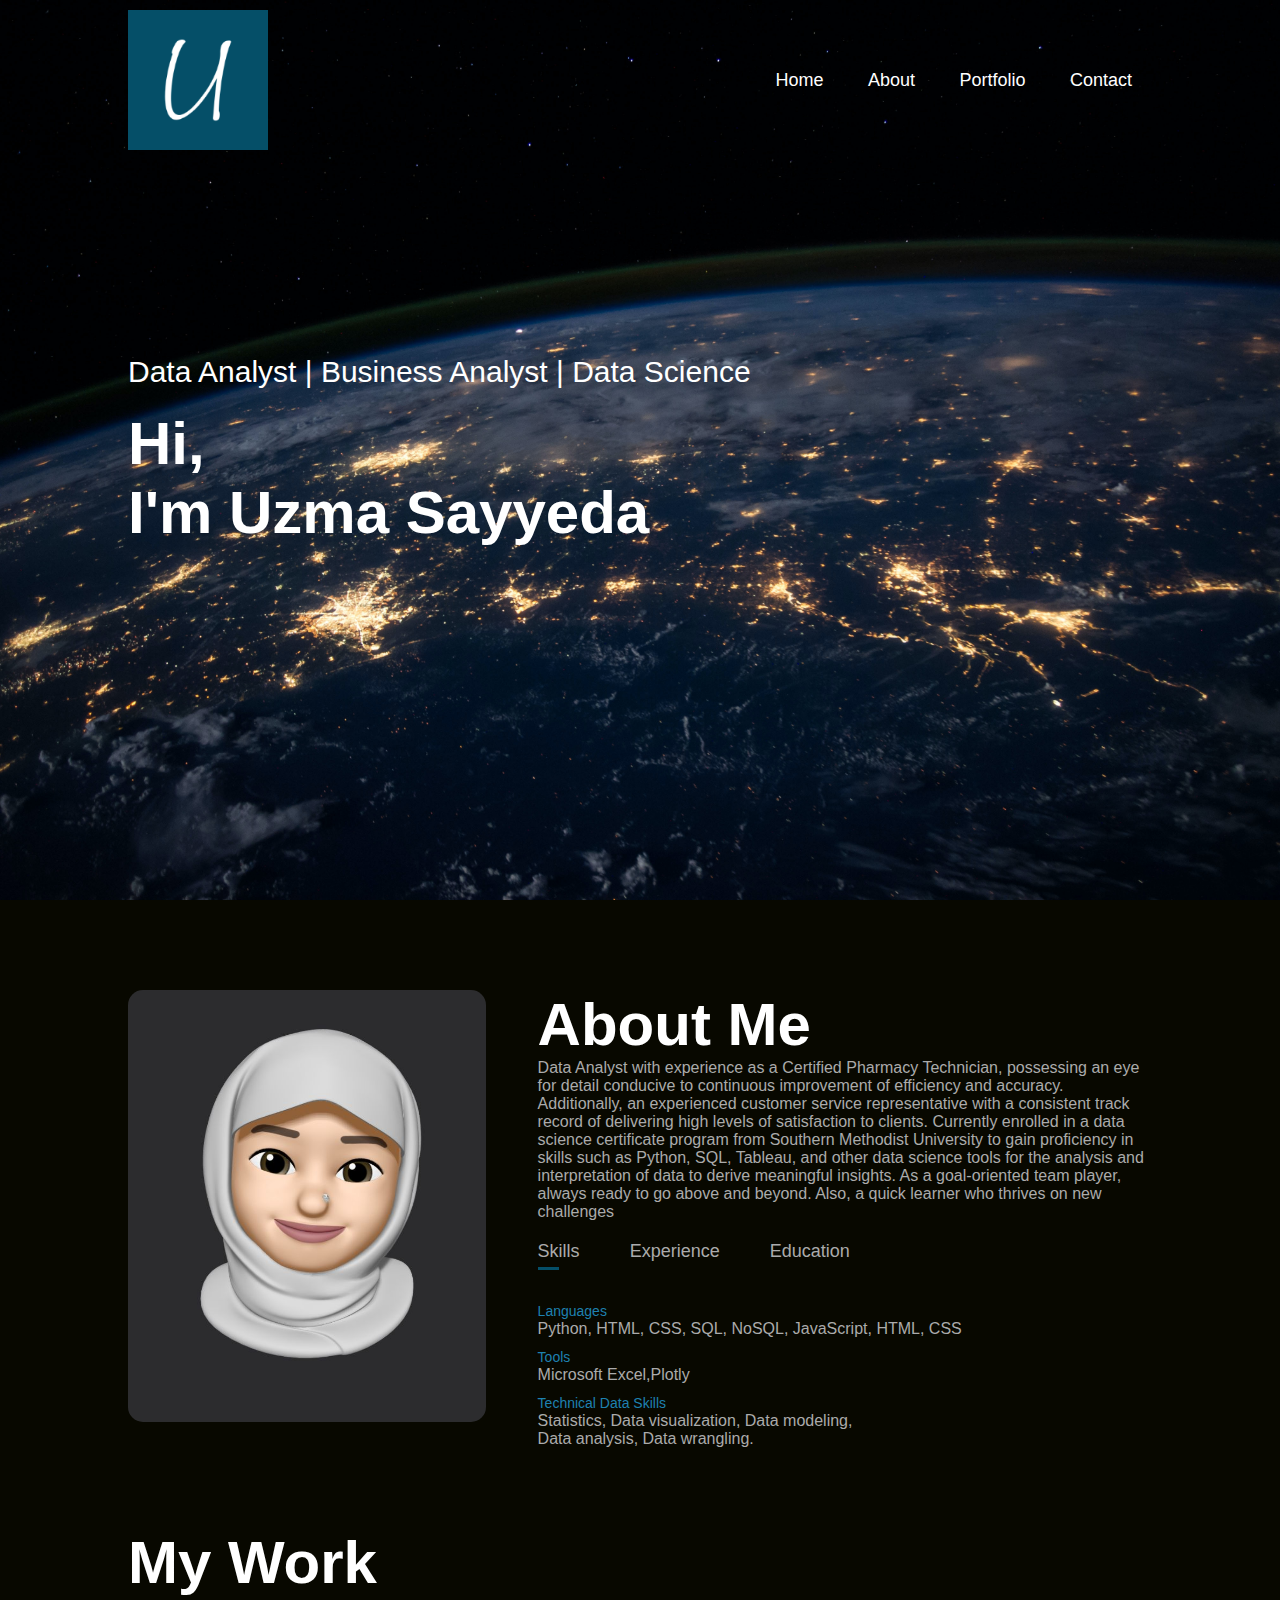
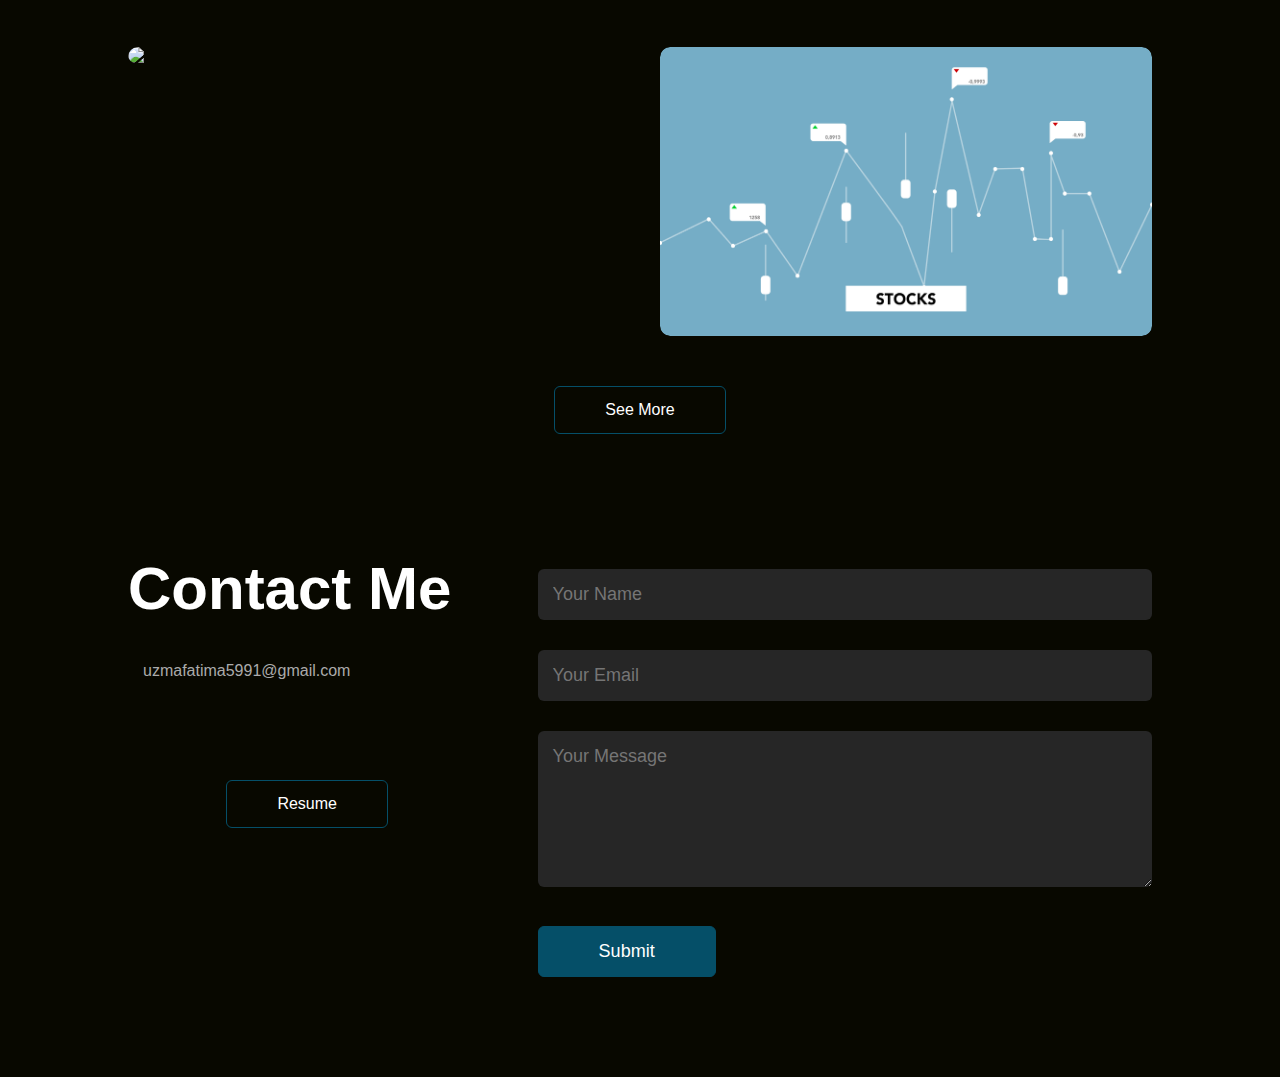
==== commit 21f2194a: "updated resume" ====
--- a/index.html
+++ b/index.html
@@ -134,7 +134,7 @@
                                 <a href="https://github.com/UzmaSayyeda" target="_blank"><i class="fa-brands fa-github"></i></a>
     
                             </div>
-                            <a href="./images/Uzma_Sayyeda_resume.pdf" target="_blank" class="btn btn2">Resume</a>
+                            <a href="./images/Uzma_Sayyeda_Resume.pdf" target="_blank" class="btn btn">Resume</a>
                         </div>
                         <div class="contact-right">
                             <form name="submit-to-google-sheet">
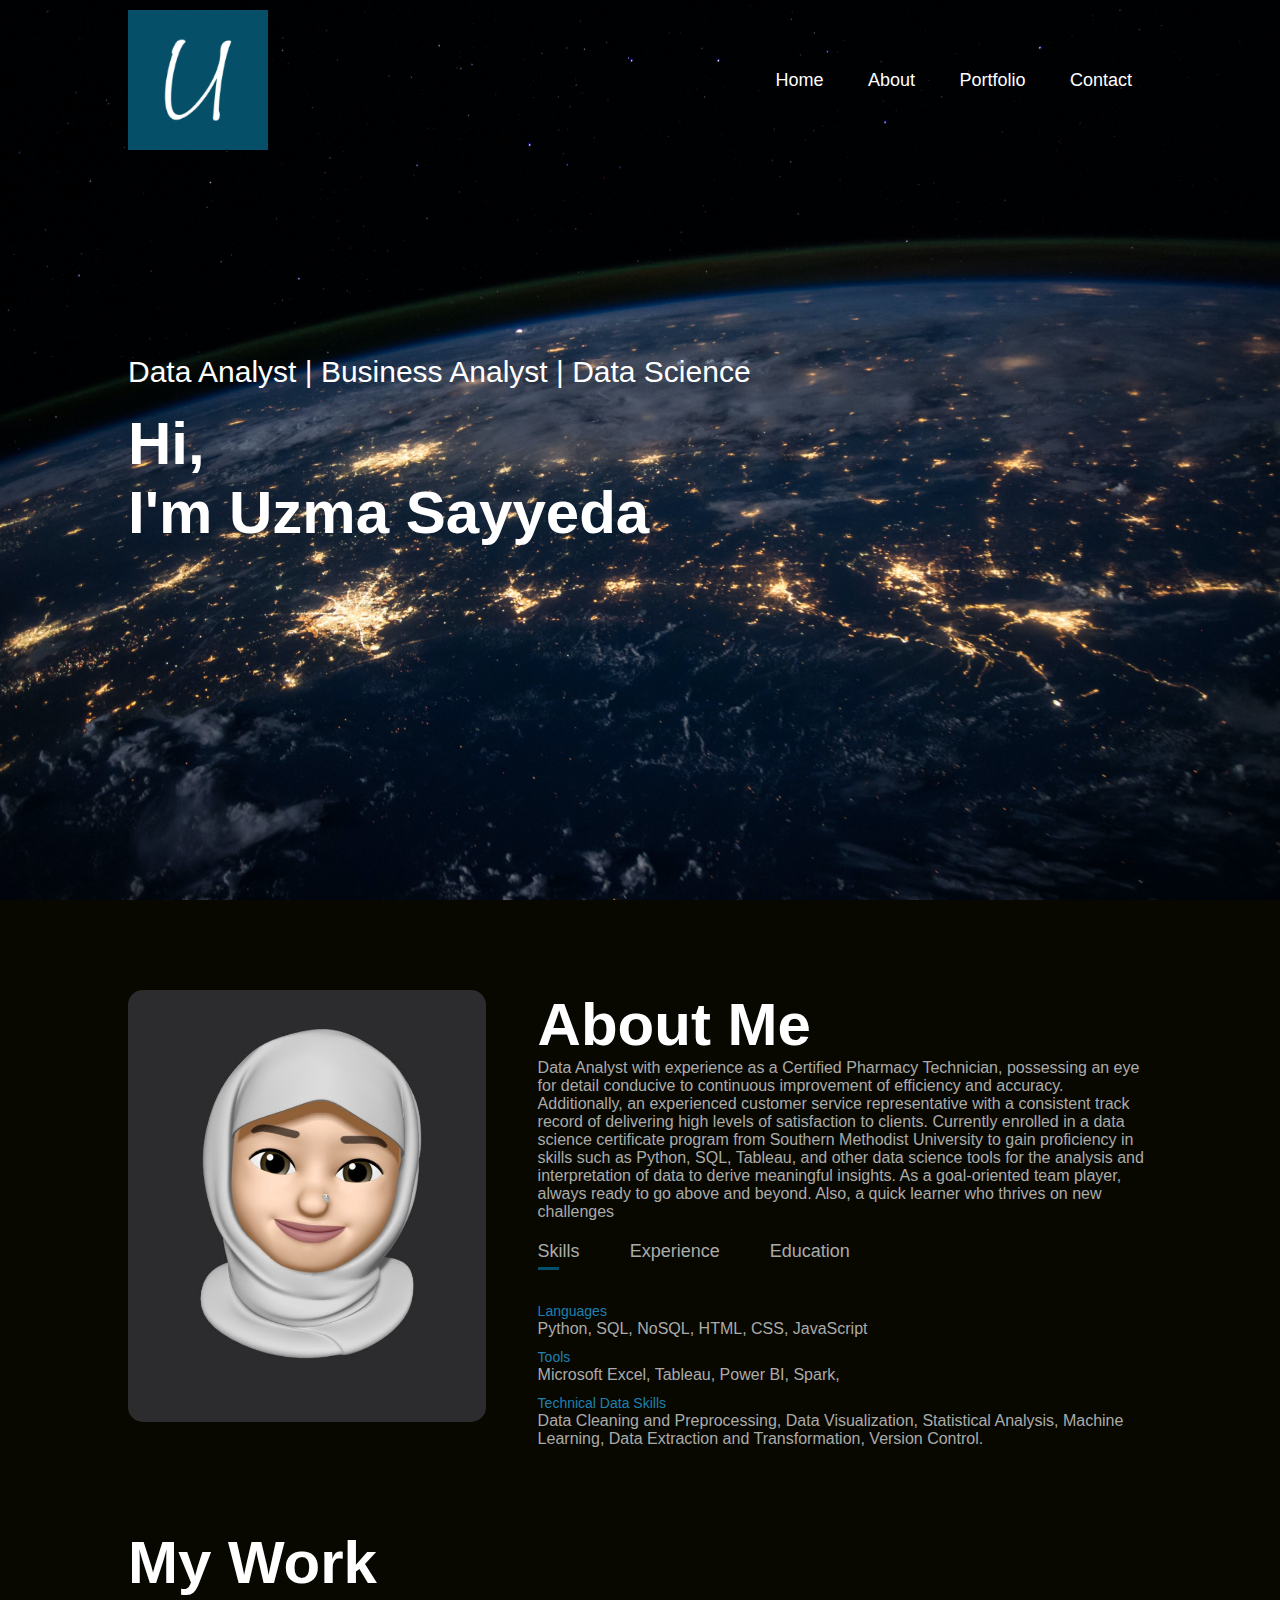
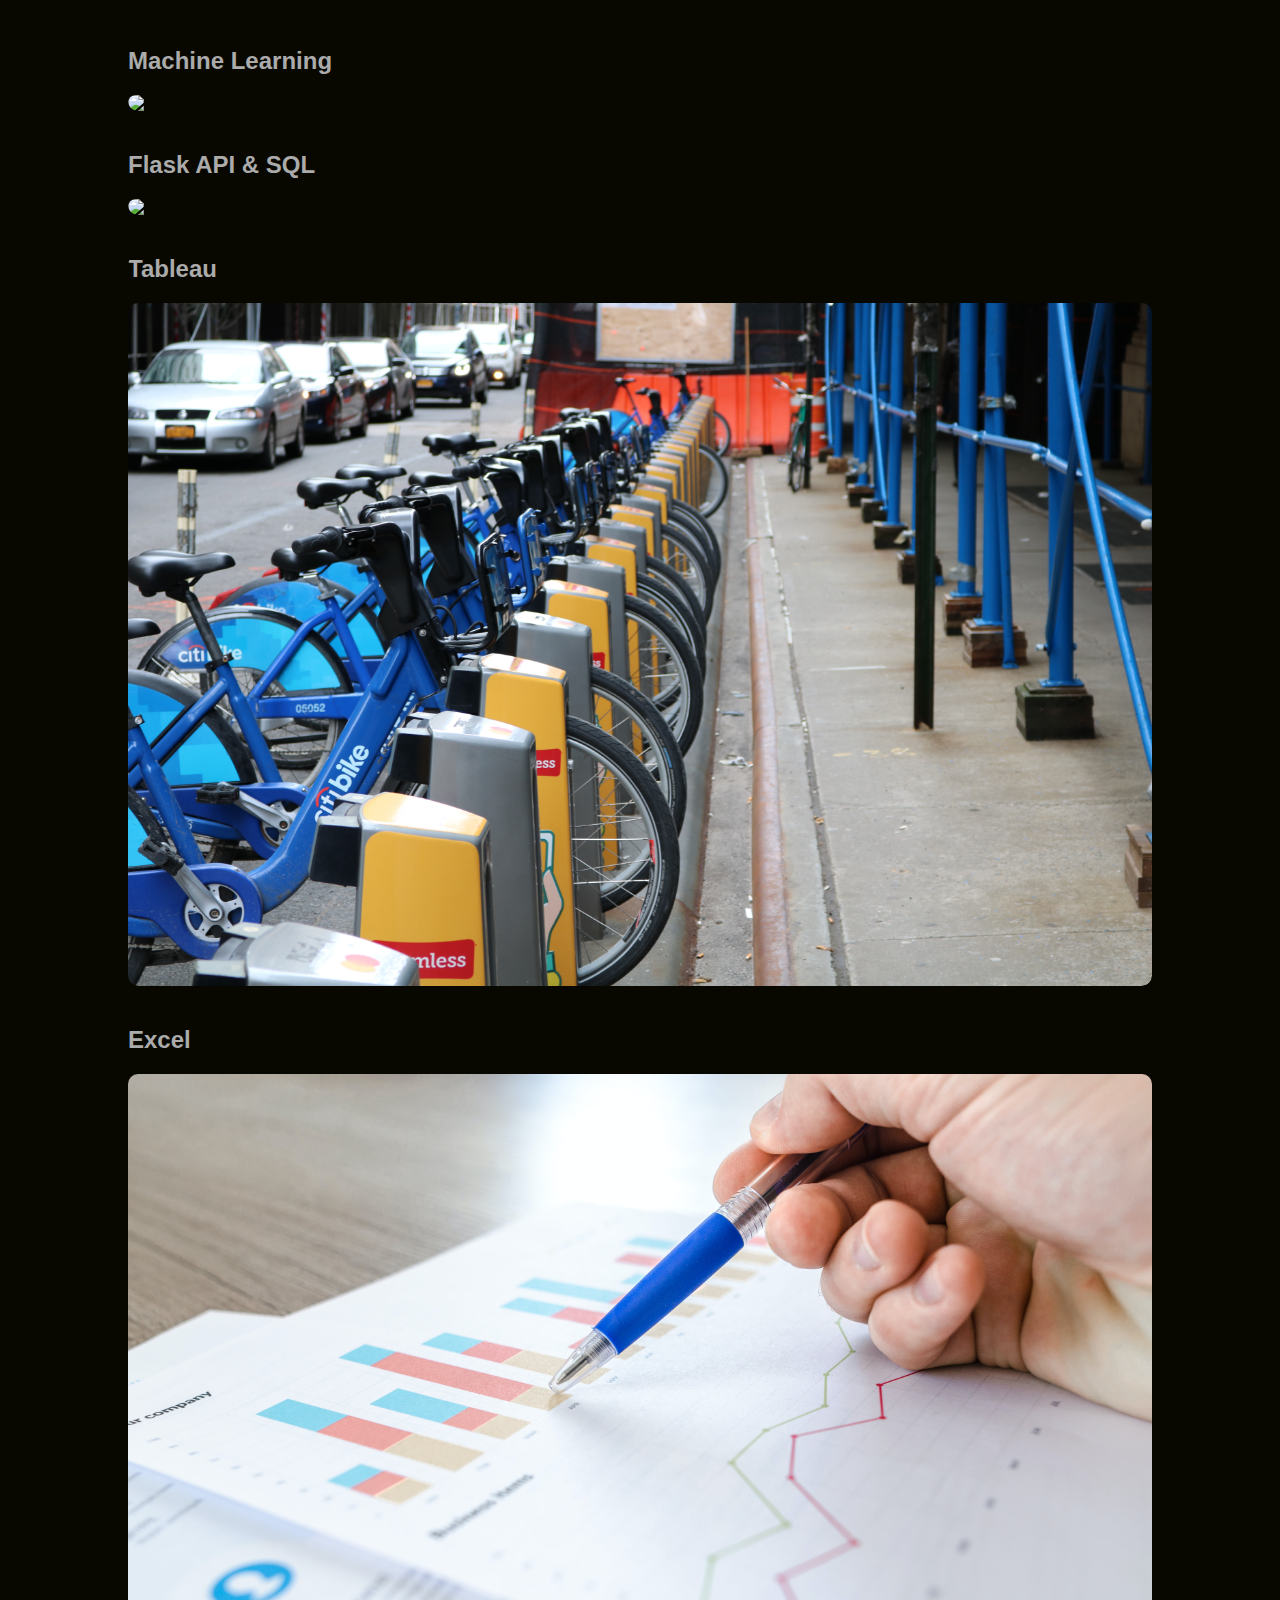
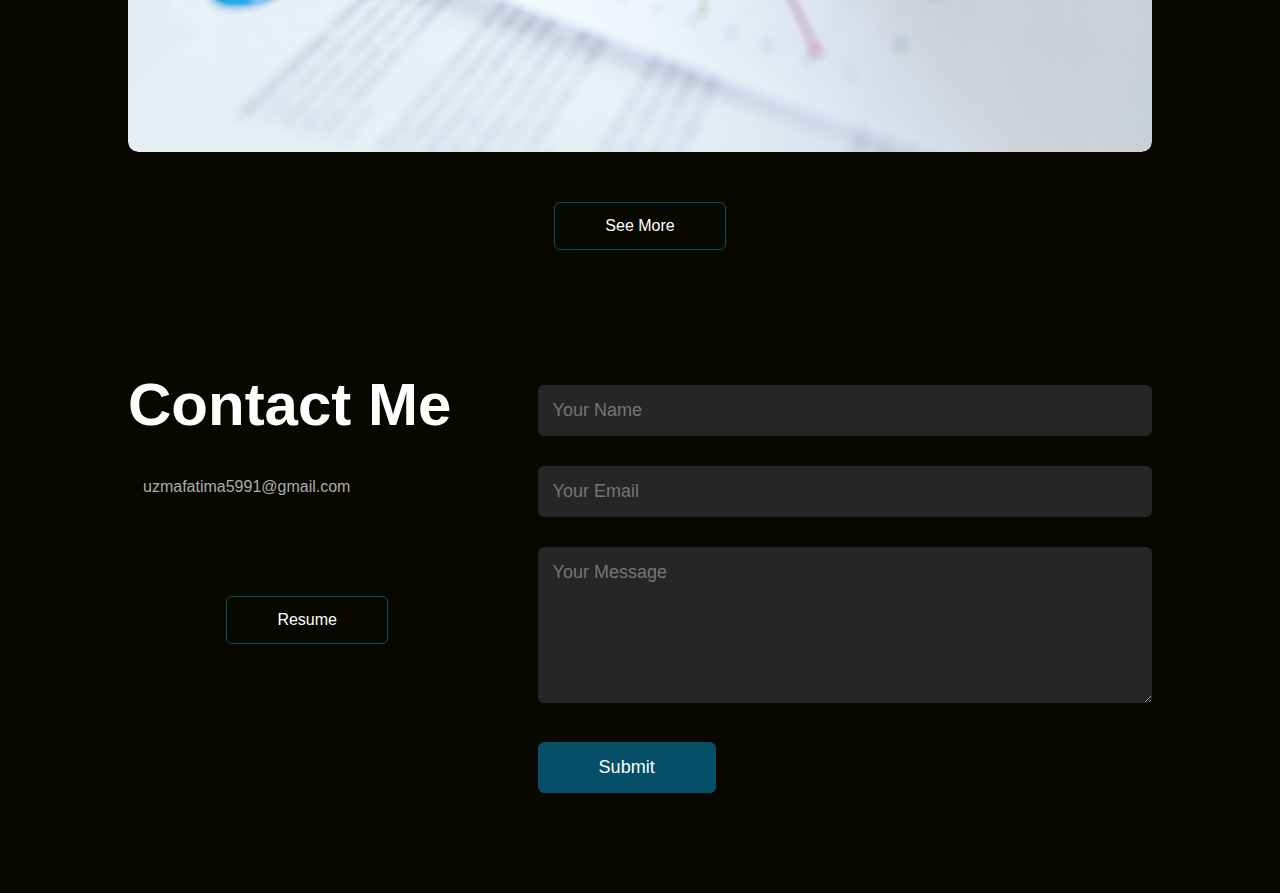
==== commit c40eb75d: "updated projects" ====
--- a/index.html
+++ b/index.html
@@ -63,18 +63,20 @@
                             </div>
                             <div class="tab-contents active-tab" id="skills">
                                 <ul>
-                                    <li><span>Languages</span><br>Python, HTML, CSS, SQL, NoSQL, JavaScript, HTML, CSS</li>
-                                    <li><span>Tools</span><br>Microsoft Excel,Plotly</li>
-                                    <li><span>Technical Data Skills</span><br>Statistics,
-                                        Data visualization,
-                                        Data modeling,<br>
-                                        Data analysis,
-                                        Data wrangling.
+                                    <li><span>Languages</span><br>Python, SQL, NoSQL, HTML, CSS, JavaScript</li>
+                                    <li><span>Tools</span><br>Microsoft Excel, Tableau, Power BI, Spark, </li>
+                                    <li><span>Technical Data Skills</span><br>Data Cleaning and Preprocessing,
+                                        Data Visualization,
+                                        Statistical Analysis,
+                                        Machine Learning,
+                                        Data Extraction and Transformation,
+                                        Version Control.
                                     </li>
                                 </ul>
                             </div>
                             <div class="tab-contents" id="experience">
                                 <ul>
+                                    <li><span>November-present</span><br>Data Analyst Intern</li>
                                     <li><span>2023-present</span><br>Career Transition</li>
                                     <li><span>2022 Spet-2022 Dec</span><br>Certified Pharmacy Technician</li>
                                     <li><span>2021-2022</span><br>Certified Pharmacy Technician</li>
@@ -98,22 +100,45 @@
                     <h1 class="sub-title">My Work</h1>
                     <div class="work-list">
                         <div class="work">
-                            <img src = "images/cost_prediction.jpg">
+                            <h2 class="project-title">Machine Learning</h2>
+                            <img src = "images/bg2.jpg">
                             <div class="layer">
-                                <h3>Health Insurance Cost Prediction</h3>
-                                <p>Python, Scikit-Learn, Numpy, Machine Learning</p>
-                                <p>Accurately predict your medical insurance costs with machine learning model.</p>
-                                <a href="https://github.com/UzmaSayyeda/medical_insurance_cost_prediction"><i class="fa-solid fa-arrow-up-right-from-square"></i></a>
+                                <h3>PILL IDENTIFIER</h3>
+                                <p>Tools: Python, Tensorflow, Keras, AWS S3</p>
+                                <p>Imaging tool that will be used to accurately identify different types of pills.</p>
+                                <a href="https://github.com/UzmaSayyeda/Pill-Identifier" target="_blank"><i class="fa-solid fa-arrow-up-right-from-square"></i></a>
                             </div>
                         </div>
                         <div class="work">
-                            <img src = "images/stock.jpg">
+                            <h2 class="project-title">Flask API & SQL </h2>
+                            <img src = "images/p3.jpg">
                             <div class="layer">
                                 <h3>STOCK MARKET DASHBOARD</h3>
-                                <p>Flask, HTML, CSS, JavaScript, Charting libraries</p>
+                                <p>Tools: Flask-API, SQLIte, HTML, CSS, JavaScript</p>
                                 <p>Flask-based API dashboard featuring a stock market interface
                                 </p>
-                                <a href="https://github.com/UzmaSayyeda/Heart-Disease-Analysis"><i class="fa-solid fa-arrow-up-right-from-square"></i></a>
+                                <a href="https://github.com/UzmaSayyeda/Stock-Success" target="_blank"><i class="fa-solid fa-arrow-up-right-from-square"></i></a>
+                            </div>
+                        </div>
+                        <div class="work">
+                            <h2 class="project-title">Tableau</h2>
+                            <img src = "images/citibike.jpg">
+                            <div class="layer">
+                                <h3>CitiBike Analysis</h3>
+                                <p>Tools: Tableau</p>
+                                <p>Used citibike data to generate regular reports for city officials to help promote and enhance the program
+                                </p>
+                                <a href="https://public.tableau.com/app/profile/uzma.sayyeda/viz/2022_2023_citibike/Citibike-Analysis" target="_blank"><i class="fa-solid fa-arrow-up-right-from-square"></i></a>
+                            </div>
+                        </div>
+                        <div class="work">
+                            <h2 class="project-title">Excel</h2>
+                            <img src = "images/excel.jpg">
+                            <div class="layer">
+                                <h3>FundFlow Trends</h3>
+                                <p>Tools: Excel</p>
+                                <p>Organized and analyzed a database of 1,000 sample projects to uncover any hidden trends.</p>
+                                <a href="https://drive.google.com/drive/folders/1eM682lJKEThRvkJuLbwRQ4wbYoDt8jHd?usp=sharing" target="_blank"><i class="fa-solid fa-arrow-up-right-from-square"></i></a>
                             </div>
                         </div>
                     </div>
@@ -134,7 +159,7 @@
                                 <a href="https://github.com/UzmaSayyeda" target="_blank"><i class="fa-brands fa-github"></i></a>
     
                             </div>
-                            <a href="./images/Uzma_Sayyeda_Resume.pdf" target="_blank" class="btn btn">Resume</a>
+                            <a href="resume_usayyeda.pdf" target="_blank" class="btn btn">Resume</a>
                         </div>
                         <div class="contact-right">
                             <form name="submit-to-google-sheet">
--- a/style.css
+++ b/style.css
@@ -83,8 +83,37 @@
 .about-col-1 img{
     width: 100%;
     border-radius: 15px;
-    
-}
+    transition: all 0.5s ease-in-out;
+}
+
+.about-col-1 img:hover{
+    transform: scale(1.2);
+	animation: shake 0.5s ease-in-out forwards;
+    cursor: pointer;
+}
+
+@keyframes shake {
+	0% {
+		transform: translateX(0px);
+	}
+
+	25% {
+		transform: translateX(3px);
+	}
+
+	50%{
+		transform: translateX(0px);
+	}
+
+	75%{
+		transform: translateX(-3px);
+	}		
+
+	100% {
+		transform: translateX(0px);
+	}
+}
+
 .about-col-2{
     flex-basis: 60%;  
 }
@@ -138,7 +167,7 @@
 }
 .work-list{
     display: grid;
-    grid-template-columns: repeat(auto-fit, minmax(250px, 1fr));
+    grid-template-columns:repeat(auto-fit, minmax(500px, 1fr));
     grid-gap: 40px;
     margin-top: 50px;
 }
@@ -153,6 +182,11 @@
     display: block;
     transition: transform 0.5s;
 }
+
+.project-title{
+    margin-bottom: 20px;
+}
+
 .layer{
     width: 100%;
     height: 0%;
